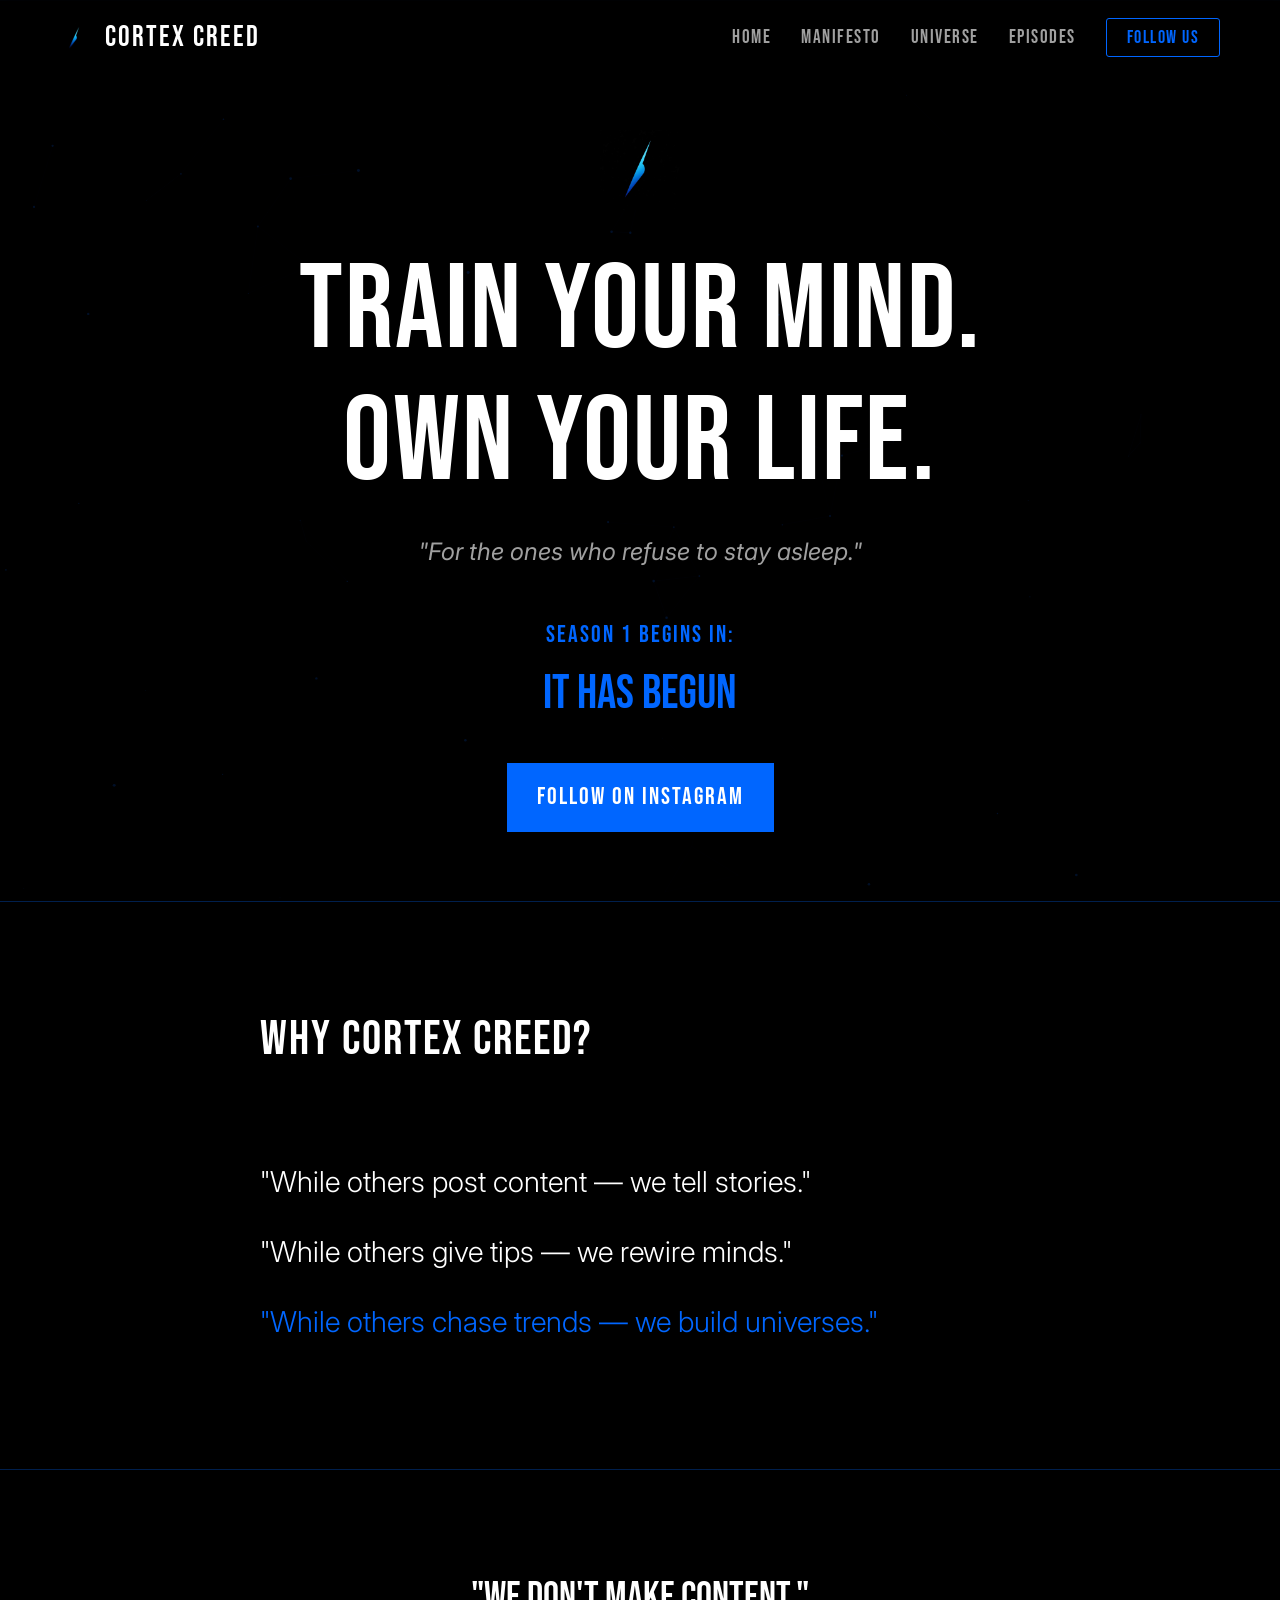
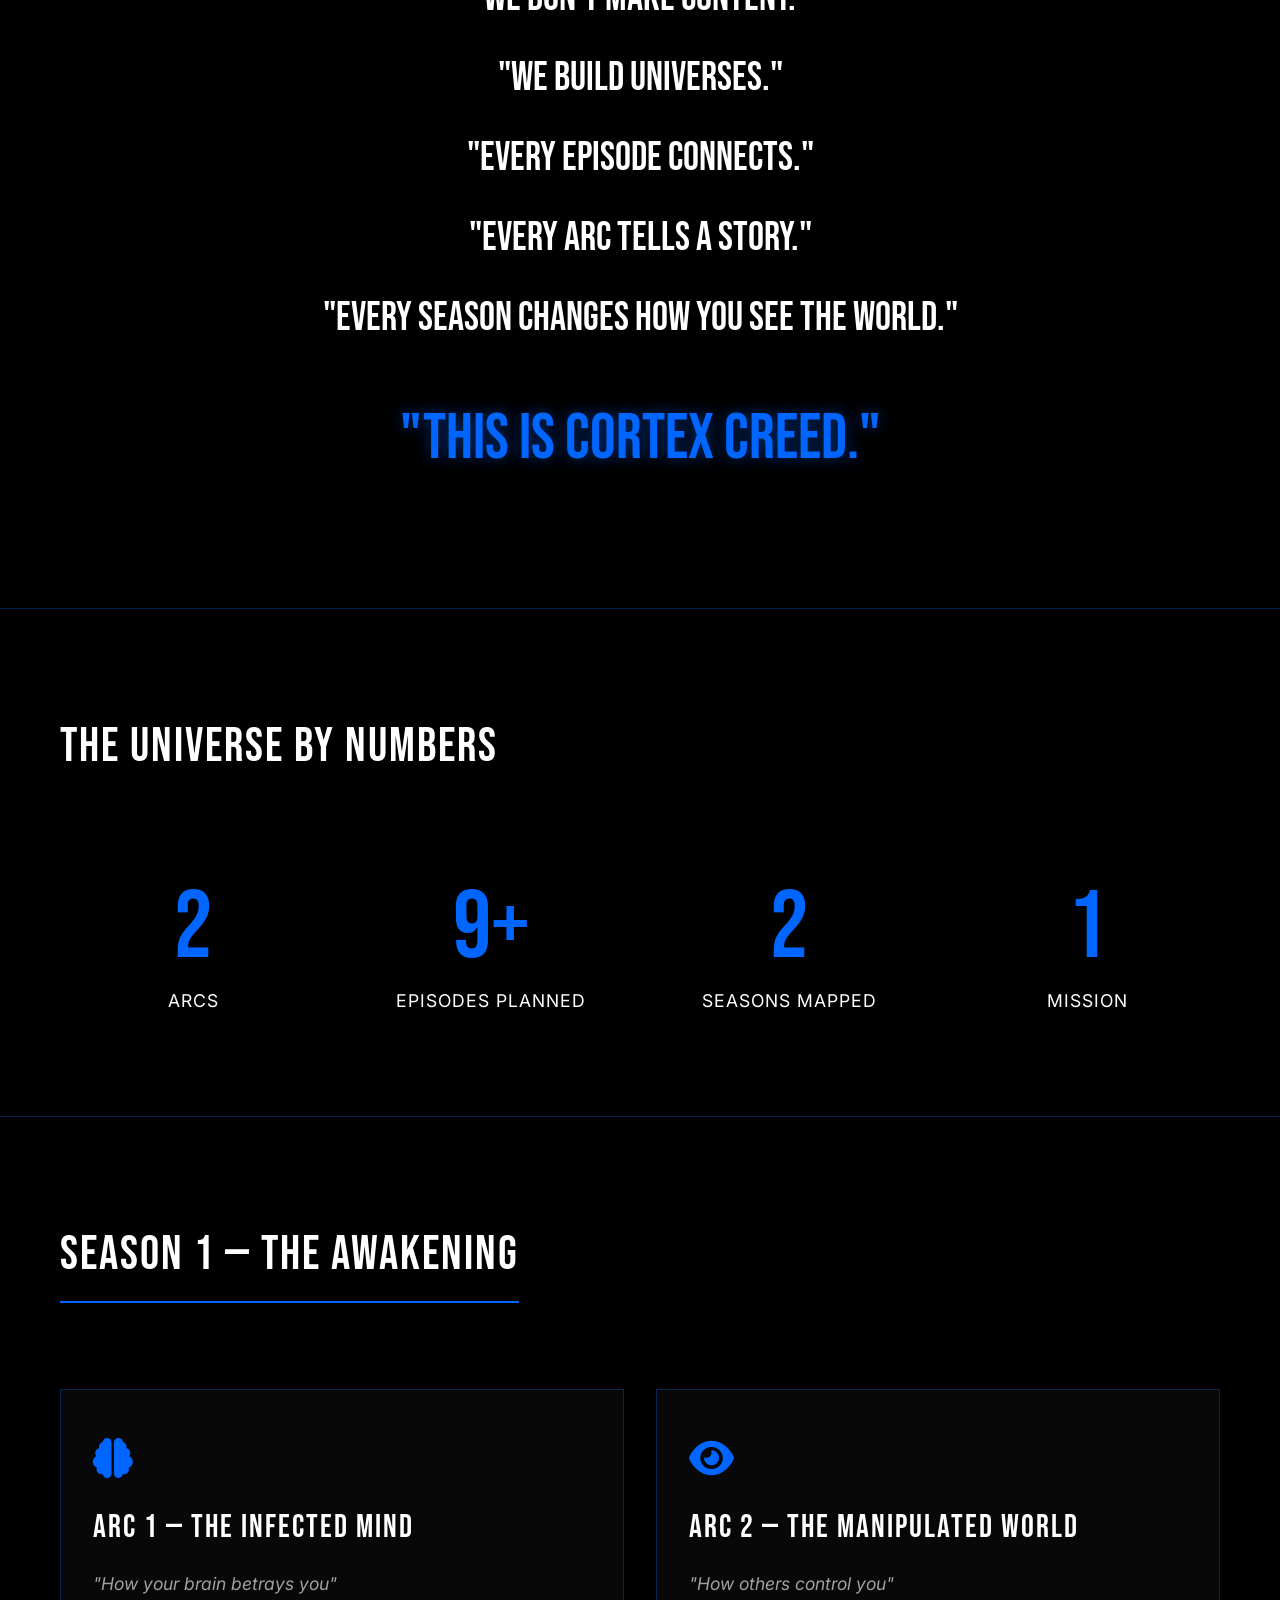
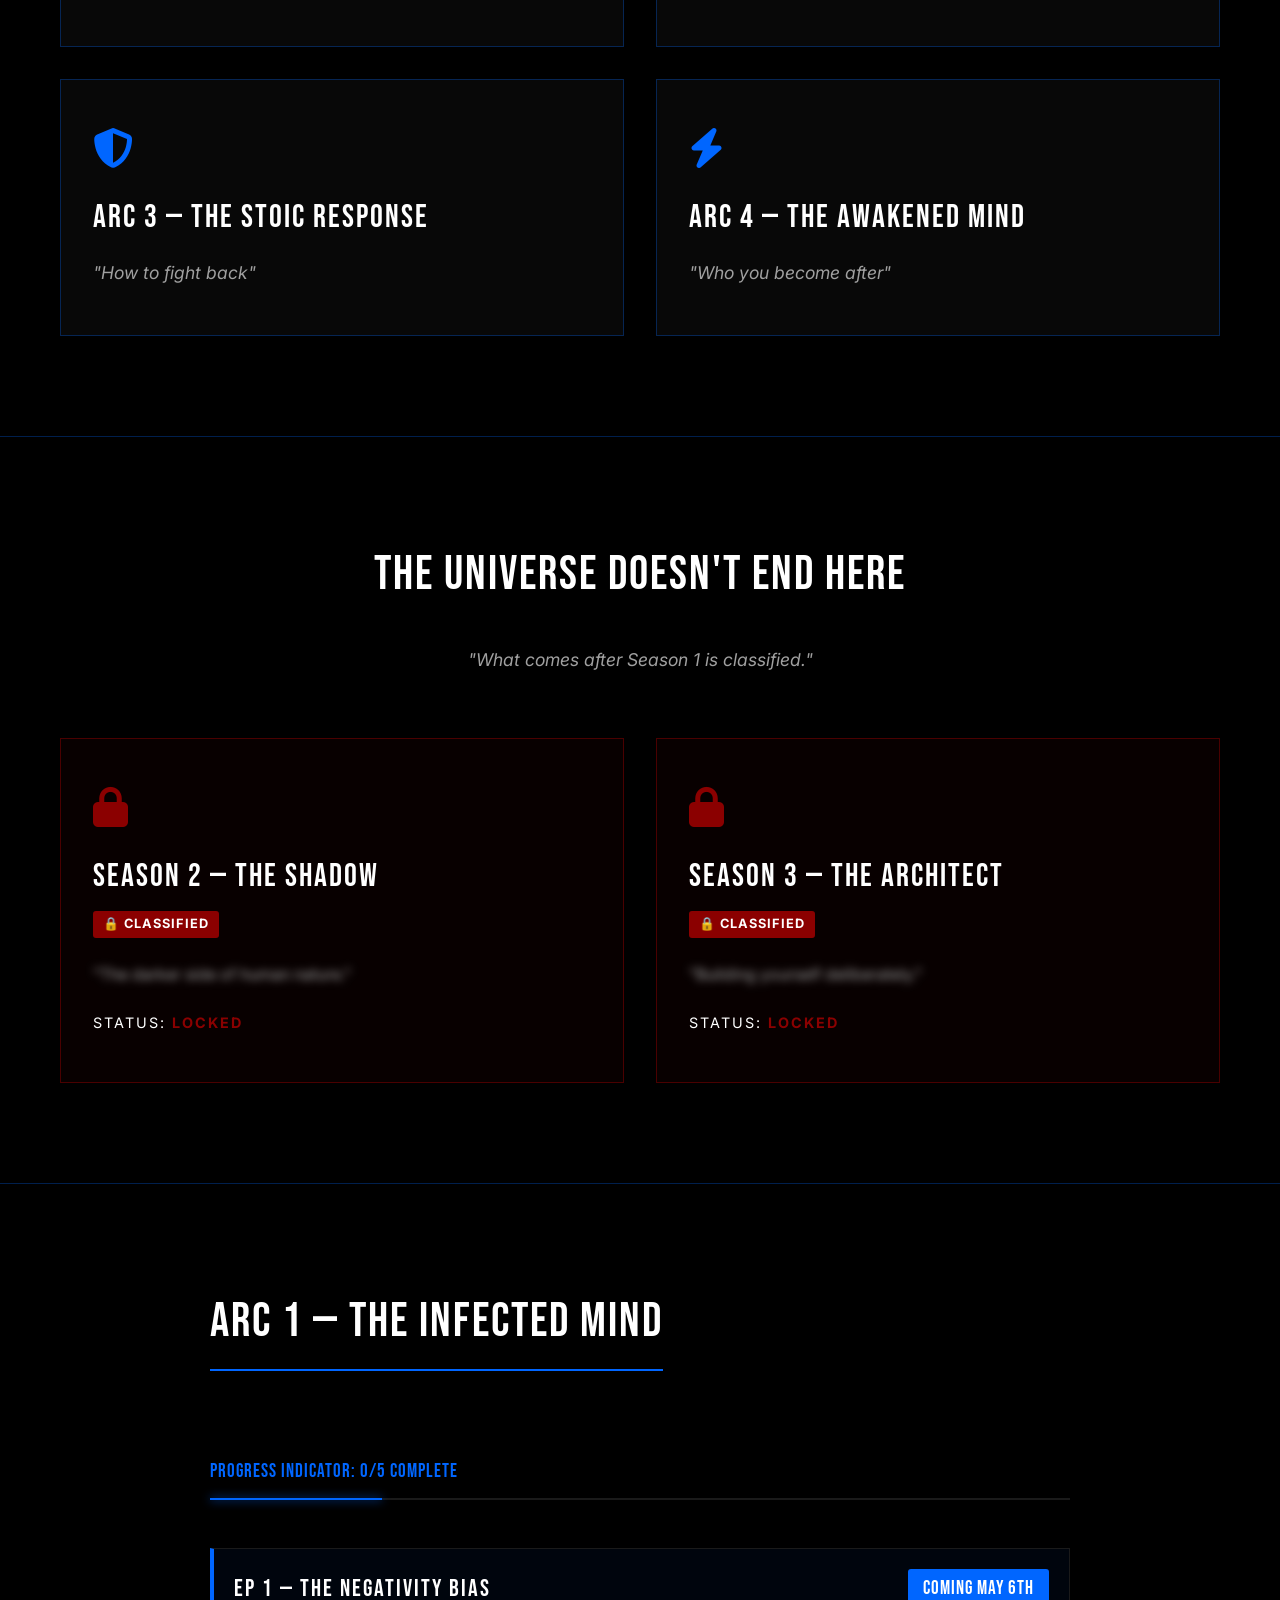
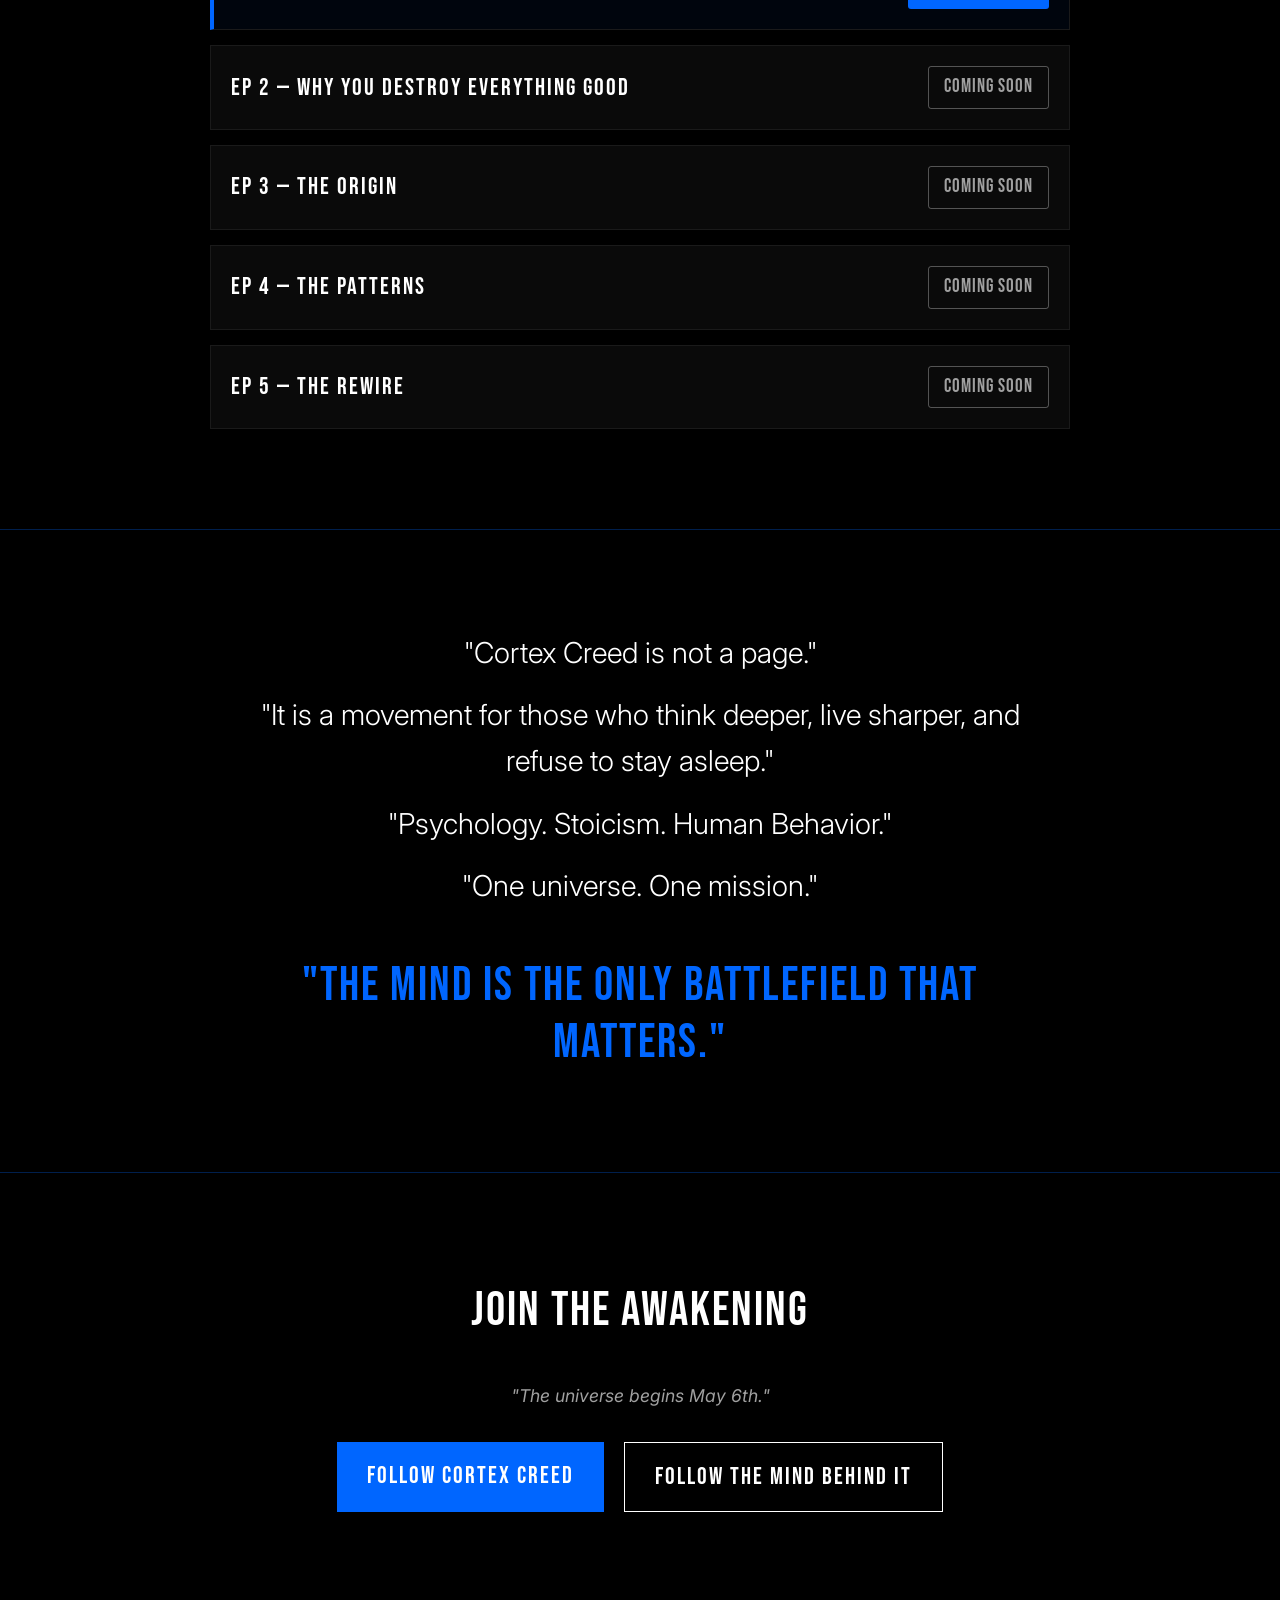
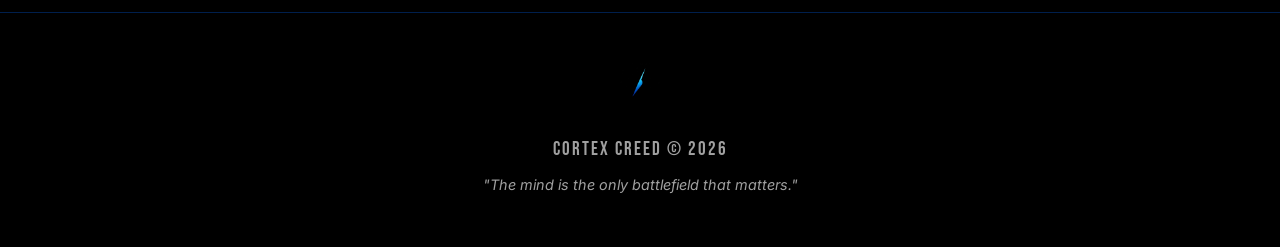
==== index.html @ 64d5037d "Initial commit for Cortex Creed v2" ====
<!DOCTYPE html>
<html lang="en">
<head>
    <meta charset="UTF-8">
    <meta name="viewport" content="width=device-width, initial-scale=1.0">
    <title>CORTEX CREED | Train your mind. Own your life.</title>
    <!-- Use LOGO for favicon description per instructions -->
    <link rel="icon" type="image/jpeg" href="assets/logo.jpg">
    <meta name="description" content="Cortex Creed is not a page. It is a movement for those who think deeper, live sharper, and refuse to stay asleep.">
    
    <!-- Google Fonts: Bebas Neue (Headers) & Inter (Body) -->
    <link rel="preconnect" href="https://fonts.googleapis.com">
    <link rel="preconnect" href="https://fonts.gstatic.com" crossorigin>
    <link href="https://fonts.googleapis.com/css2?family=Bebas+Neue&family=Inter:wght@300;400;500;600;700&display=swap" rel="stylesheet">
    
    <!-- FontAwesome -->
    <link rel="stylesheet" href="https://cdnjs.cloudflare.com/ajax/libs/font-awesome/6.4.0/css/all.min.css">
    
    <link rel="stylesheet" href="css/style.css">
</head>
<body>

    <!-- 1. LOADING SCREEN -->
    <div id="loading-screen" class="loading-screen">
        <div class="loading-content">
            <!-- Icon used per instructions -->
            <img src="assets/icon.jpg" alt="Cortex Creed Icon" class="main-icon">
            <h1 class="loading-text">CORTEX CREED</h1>
        </div>
    </div>

    <!-- NAVIGATION BAR -->
    <nav id="navbar" class="navbar">
        <div class="nav-container">
            <div class="nav-left">
                <!-- Icon used per instructions -->
                <img src="assets/icon.jpg" alt="Icon" class="nav-icon">
                <span class="nav-brand">CORTEX CREED</span>
            </div>
            
            <div class="hamburger" id="hamburger">
                <span></span>
                <span></span>
                <span></span>
            </div>

            <ul class="nav-links" id="nav-links">
                <li><a href="#hero" class="nav-item">Home</a></li>
                <li><a href="#manifesto" class="nav-item">Manifesto</a></li>
                <li><a href="#universe" class="nav-item">Universe</a></li>
                <li><a href="#episodes" class="nav-item">Episodes</a></li>
                <li><a href="#join" class="nav-item nav-cta btn-outline">Follow Us</a></li>
            </ul>
        </div>
    </nav>

    <div class="divider"></div>

    <!-- SECTION 1 — HERO -->
    <section id="hero" class="hero parallax-container">
        <canvas id="neural-net-bg"></canvas>
        
        <div class="hero-content reveal-on-scroll">
            <!-- Icon used per instructions -->
            <img src="assets/icon.jpg" alt="Cortex Creed Icon" class="hero-icon fade-in-element">
            
            <h1 class="hero-title">
                <span class="word-reveal">Train</span>
                <span class="word-reveal">your</span>
                <span class="word-reveal">mind.</span><br>
                <span class="word-reveal">Own</span>
                <span class="word-reveal">your</span>
                <span class="word-reveal">life.</span>
            </h1>
            
            <p class="hero-subtitle fade-in-element delay-1">"For the ones who refuse to stay asleep."</p>
            
            <div class="countdown fade-in-element delay-2">
                <p class="countdown-label">SEASON 1 BEGINS IN:</p>
                <div class="timer" id="timer">
                    <!-- Javascript injects timer here -->
                </div>
            </div>
            
            <a href="https://www.instagram.com/cortexcreed" target="_blank" class="btn btn-blue fade-in-element delay-3">FOLLOW ON INSTAGRAM</a>
        </div>
    </section>

    <div class="divider"></div>

    <!-- SECTION 2 — VALUE PROPOSITION -->
    <section id="value-prop" class="value-prop section-padding">
        <div class="container container-small">
            <h2 class="section-title reveal-on-scroll">WHY CORTEX CREED?</h2>
            <div class="value-statements">
                <p class="statement reveal-on-scroll delay-1">"While others post content — we tell stories."</p>
                <p class="statement reveal-on-scroll delay-2">"While others give tips — we rewire minds."</p>
                <p class="statement accent-blue bold reveal-on-scroll delay-3">"While others chase trends — we build universes."</p>
            </div>
        </div>
    </section>

    <div class="divider"></div>

    <!-- SECTION 3 — MANIFESTO -->
    <section id="manifesto" class="manifesto section-padding">
        <div class="container container-small text-center">
            <p class="manifesto-line reveal-on-scroll">"We don't make content."</p>
            <p class="manifesto-line reveal-on-scroll">"We build universes."</p>
            <p class="manifesto-line reveal-on-scroll">"Every episode connects."</p>
            <p class="manifesto-line reveal-on-scroll">"Every arc tells a story."</p>
            <p class="manifesto-line reveal-on-scroll">"Every season changes how you see the world."</p>
            <p class="manifesto-line accent-blue signature reveal-on-scroll delay-1">"This is Cortex Creed."</p>
        </div>
    </section>

    <div class="divider"></div>

    <!-- SECTION 4 — STATS -->
    <section id="stats" class="stats section-padding">
        <div class="container">
            <h2 class="section-title text-center reveal-on-scroll">THE UNIVERSE BY NUMBERS</h2>
            <div class="stats-grid">
                <div class="stat-item reveal-on-scroll delay-1">
                    <span class="stat-number" data-target="4">0</span>
                    <span class="stat-label">Arcs</span>
                </div>
                <div class="stat-item reveal-on-scroll delay-2">
                    <span class="stat-number" data-target="20">0</span><span class="plus-sign">+</span>
                    <span class="stat-label">Episodes Planned</span>
                </div>
                <div class="stat-item reveal-on-scroll delay-3">
                    <span class="stat-number" data-target="3">0</span>
                    <span class="stat-label">Seasons Mapped</span>
                </div>
                <div class="stat-item reveal-on-scroll delay-4">
                    <span class="stat-number" data-target="1">0</span>
                    <span class="stat-label">Mission</span>
                </div>
            </div>
        </div>
    </section>

    <div class="divider"></div>

    <!-- SECTION 5 — UNIVERSE -->
    <section id="universe" class="universe section-padding">
        <div class="container">
            <div class="section-header reveal-on-scroll">
                <h2 class="section-title has-underline">SEASON 1 — THE AWAKENING</h2>
            </div>
            
            <div class="arcs-grid">
                <div class="arc-card slide-in-left delay-1">
                    <i class="fa-solid fa-brain card-icon"></i>
                    <h3 class="arc-title glitch-hover" data-text="Arc 1 — The Infected Mind">Arc 1 — The <span class="glitch-word">Infected</span> Mind</h3>
                    <p class="arc-desc">"How your brain betrays you"</p>
                </div>
                
                <div class="arc-card slide-in-left delay-2">
                    <i class="fa-solid fa-eye card-icon"></i>
                    <h3 class="arc-title glitch-hover" data-text="Arc 2 — The Manipulated World">Arc 2 — The <span class="glitch-word">Manipulated</span> World</h3>
                    <p class="arc-desc">"How others control you"</p>
                </div>
                
                <div class="arc-card slide-in-right delay-1">
                    <i class="fa-solid fa-shield-halved card-icon"></i>
                    <h3 class="arc-title">Arc 3 — The Stoic Response</h3>
                    <p class="arc-desc">"How to fight back"</p>
                </div>
                
                <div class="arc-card slide-in-right delay-2">
                    <i class="fa-solid fa-bolt card-icon"></i>
                    <h3 class="arc-title glitch-hover" data-text="Arc 4 — The Awakened Mind">Arc 4 — The <span class="glitch-word">Awakened</span> Mind</h3>
                    <p class="arc-desc">"Who you become after"</p>
                </div>
            </div>
        </div>
    </section>

    <div class="divider"></div>

    <!-- SECTION 6 — LOCKED SEASONS -->
    <section id="locked" class="locked section-padding">
        <div class="container">
            <div class="text-center reveal-on-scroll">
                <h2 class="section-title">THE UNIVERSE DOESN'T END HERE</h2>
                <p class="section-subtitle">"What comes after Season 1 is classified."</p>
            </div>
            
            <div class="locked-grid">
                <div class="locked-card reveal-on-scroll delay-1">
                    <div class="locked-content">
                        <i class="fa-solid fa-lock lock-icon"></i>
                        <h3 class="locked-title">Season 2 — The Shadow</h3>
                        <span class="classified-badge">🔒 CLASSIFIED</span>
                        <p class="locked-desc blurred-text">"The darker side of human nature."</p>
                        <div class="status">STATUS: <span class="status-locked">LOCKED</span></div>
                    </div>
                </div>
                
                <div class="locked-card reveal-on-scroll delay-2">
                    <div class="locked-content">
                        <i class="fa-solid fa-lock lock-icon"></i>
                        <h3 class="locked-title">Season 3 — The Architect</h3>
                        <span class="classified-badge">🔒 CLASSIFIED</span>
                        <p class="locked-desc blurred-text">"Building yourself deliberately."</p>
                        <div class="status">STATUS: <span class="status-locked">LOCKED</span></div>
                    </div>
                </div>
            </div>
        </div>
    </section>

    <div class="divider"></div>

    <!-- SECTION 7 — EPISODE TRACKER -->
    <section id="episodes" class="episodes section-padding">
        <div class="container container-medium">
            <div class="section-header reveal-on-scroll">
                <h2 class="section-title has-underline">ARC 1 — THE INFECTED MIND</h2>
            </div>
            
            <div class="progress-container reveal-on-scroll delay-1">
                <div class="progress-text">Progress indicator: 0/5 COMPLETE</div>
                <div class="progress-bar-bg">
                    <div class="progress-bar-fill" style="width: 0%;"></div>
                </div>
            </div>
            
            <div class="episode-list">
                <div class="episode-row active-launch reveal-on-scroll delay-1">
                    <div class="ep-info">
                        <h4 class="ep-title">Ep 1 — The Negativity Bias</h4>
                    </div>
                    <div class="ep-status badge-launch pulse-blue">
                        COMING MAY 6TH
                    </div>
                </div>
                
                <div class="episode-row muted reveal-on-scroll delay-2">
                    <div class="ep-info">
                        <h4 class="ep-title">Ep 2 — Why You Destroy Everything Good</h4>
                    </div>
                    <div class="ep-status badge-soon">
                        COMING SOON
                    </div>
                </div>
                
                <div class="episode-row muted reveal-on-scroll delay-3">
                    <div class="ep-info">
                        <h4 class="ep-title">Ep 3 — The Origin</h4>
                    </div>
                    <div class="ep-status badge-soon">
                        COMING SOON
                    </div>
                </div>
                
                <div class="episode-row muted reveal-on-scroll delay-4">
                    <div class="ep-info">
                        <h4 class="ep-title">Ep 4 — The Patterns</h4>
                    </div>
                    <div class="ep-status badge-soon">
                        COMING SOON
                    </div>
                </div>
                
                <div class="episode-row muted reveal-on-scroll delay-5">
                    <div class="ep-info">
                        <h4 class="ep-title">Ep 5 — The Rewire</h4>
                    </div>
                    <div class="ep-status badge-soon">
                        COMING SOON
                    </div>
                </div>
            </div>
        </div>
    </section>

    <div class="divider"></div>

    <!-- SECTION 8 — ABOUT -->
    <section id="about" class="about section-padding">
        <div class="container container-small text-center">
            <p class="about-line reveal-on-scroll">"Cortex Creed is not a page."</p>
            <p class="about-line reveal-on-scroll">"It is a movement for those who think deeper, live sharper, and refuse to stay asleep."</p>
            <p class="about-line reveal-on-scroll">"Psychology. Stoicism. Human Behavior."</p>
            <p class="about-line reveal-on-scroll delay-1">"One universe. One mission."</p>
            <h2 class="about-closing accent-blue reveal-on-scroll delay-2">"The mind is the only battlefield that matters."</h2>
        </div>
    </section>

    <div class="divider"></div>

    <!-- SECTION 9 — JOIN THE AWAKENING -->
    <section id="join" class="join section-padding">
        <div class="container text-center reveal-on-scroll">
            <h2 class="section-title">JOIN THE AWAKENING</h2>
            <p class="section-subtitle mb-4">"The universe begins May 6th."</p>
            
            <div class="button-group">
                <a href="https://www.instagram.com/cortexcreed" target="_blank" class="btn btn-blue glow-hover">FOLLOW CORTEX CREED</a>
                <a href="https://www.instagram.com/pritam.reflects" target="_blank" class="btn btn-outline glow-hover">FOLLOW THE MIND BEHIND IT</a>
            </div>
        </div>
    </section>

    <!-- FOOTER -->
    <footer class="footer section-padding">
        <div class="container text-center">
            <!-- Icon used per instructions -->
            <img src="assets/icon.jpg" alt="Cortex Creed Icon" class="footer-icon">
            <p class="copyright">CORTEX CREED &copy; 2026</p>
            <p class="footer-motto italic">"The mind is the only battlefield that matters."</p>
        </div>
    </footer>

    <script src="js/script.js"></script>
</body>
</html>
---- css/style.css ----
/* css/style.css */

/* --- ROOT VARIABLES --- */
:root {
    --bg-color: #000000;
    --primary-accent: #0066FF;
    --text-primary: #FFFFFF;
    --text-muted: #A0A0A0;
    --classified-red: #8B0000;
    
    --font-heading: 'Bebas Neue', sans-serif;
    --font-body: 'Inter', sans-serif;
    
    --transition-smooth: 0.4s ease-out;
    --transition-fast: 0.2s ease-out;
}

/* --- GLOBAL RESETS --- */
* {
    margin: 0;
    padding: 0;
    box-sizing: border-box;
    scroll-behavior: smooth;
}

body {
    background-color: var(--bg-color);
    color: var(--text-primary);
    font-family: var(--font-body);
    overflow-x: hidden;
    line-height: 1.6;
}

h1, h2, h3, h4, h5, h6 {
    font-family: var(--font-heading);
    letter-spacing: 2px;
    font-weight: normal;
}

a {
    text-decoration: none;
    color: inherit;
}

ul {
    list-style: none;
}

.container {
    max-width: 1200px;
    margin: 0 auto;
    padding: 0 20px;
}
.container-small {
    max-width: 800px;
    margin: 0 auto;
    padding: 0 20px;
}
.container-medium {
    max-width: 900px;
    margin: 0 auto;
    padding: 0 20px;
}

.section-padding {
    padding: 100px 0;
}

.text-center {
    text-align: center;
}

.mb-4 {
    margin-bottom: 2rem;
}

.bold {
    font-weight: 700;
}

.italic {
    font-style: italic;
}

.accent-blue {
    color: var(--primary-accent);
}

.divider {
    width: 100%;
    height: 1px;
    background: rgba(0, 102, 255, 0.3);
}

/* --- TYPOGRAPHY & HEADERS --- */
.section-title {
    font-size: 3rem;
    margin-bottom: 2rem;
    text-transform: uppercase;
    position: relative;
    display: inline-block;
}

.has-underline::after {
    content: '';
    position: absolute;
    bottom: -10px;
    left: 0;
    width: 100%;
    height: 2px;
    background: var(--primary-accent);
}

.section-header {
    text-align: left;
    margin-bottom: 4rem;
}

.section-subtitle {
    font-family: var(--font-body);
    font-size: 1.1rem;
    color: var(--text-muted);
    font-style: italic;
}

/* --- BUTTONS --- */
.btn {
    display: inline-block;
    padding: 15px 30px;
    font-family: var(--font-heading);
    font-size: 1.5rem;
    letter-spacing: 2px;
    text-transform: uppercase;
    transition: var(--transition-fast);
    cursor: pointer;
    border: none;
}

.btn-blue {
    background-color: var(--primary-accent);
    color: var(--text-primary);
}

.btn-blue:hover, .glow-hover:hover {
    box-shadow: 0 0 20px var(--primary-accent);
    transform: translateY(-2px);
}

.btn-outline {
    background: transparent;
    border: 1px solid var(--text-primary);
    color: var(--text-primary);
}

.btn-outline:hover {
    background: var(--text-primary);
    color: var(--bg-color);
}

/* --- 1. LOADING SCREEN --- */
.loading-screen {
    position: fixed;
    top: 0;
    left: 0;
    width: 100%;
    height: 100%;
    background: var(--bg-color);
    z-index: 9999;
    display: flex;
    justify-content: center;
    align-items: center;
    transition: opacity 0.8s ease;
}

.loading-content {
    text-align: center;
}

.main-icon {
    width: 150px;
    height: 150px;
    opacity: 0;
    animation: fadeInIcon 0.8s forwards 0.3s;
}

.loading-text {
    font-size: 3rem;
    margin-top: 1.5rem;
    opacity: 0;
    animation: fadeInIcon 0.8s forwards 0.8s;
}

@keyframes fadeInIcon {
    to { opacity: 1; }
}

@keyframes pulse {
    0% { transform: scale(1); box-shadow: 0 0 0 rgba(0, 102, 255, 0); }
    50% { transform: scale(1.05); box-shadow: 0 0 30px rgba(0, 102, 255, 0.5); }
    100% { transform: scale(1); box-shadow: 0 0 0 rgba(0, 102, 255, 0); }
}

/* --- NAVIGATION --- */
.navbar {
    position: fixed;
    top: 0;
    width: 100%;
    background: rgba(0, 0, 0, 0.9);
    backdrop-filter: blur(10px);
    z-index: 1000;
    transition: var(--transition-smooth);
    border-bottom: 1px solid transparent;
}

.navbar.scrolled {
    border-bottom: 1px solid rgba(0, 102, 255, 0.5);
}

.nav-container {
    max-width: 1200px;
    margin: 0 auto;
    padding: 15px 20px;
    display: flex;
    justify-content: space-between;
    align-items: center;
}

.nav-left {
    display: flex;
    align-items: center;
    gap: 15px;
}

.nav-icon {
    width: 30px;
    height: 30px;
}

.nav-brand {
    font-family: var(--font-heading);
    font-size: 1.8rem;
    letter-spacing: 2px;
}

.nav-links {
    display: flex;
    gap: 30px;
    align-items: center;
}

.nav-item {
    font-family: var(--font-heading);
    font-size: 1.2rem;
    letter-spacing: 1.5px;
    text-transform: uppercase;
    transition: var(--transition-fast);
    color: var(--text-muted);
}

.nav-item:hover {
    color: var(--primary-accent);
}

.nav-cta {
    border: 1px solid var(--primary-accent);
    color: var(--primary-accent);
    padding: 8px 20px;
    border-radius: 3px;
    font-size: 1.1rem;
}

.nav-cta:hover {
    background: var(--primary-accent);
    color: var(--text-primary);
    box-shadow: 0 0 15px rgba(0, 102, 255, 0.4);
}

.hamburger {
    display: none;
    cursor: pointer;
    flex-direction: column;
    gap: 5px;
}

.hamburger span {
    display: block;
    width: 25px;
    height: 2px;
    background: var(--text-primary);
    transition: var(--transition-fast);
}

/* --- HERO SECTION --- */
.hero {
    min-height: 100vh;
    padding-top: 120px;
    padding-bottom: 60px;
    box-sizing: border-box;
    display: flex;
    align-items: center;
    justify-content: center;
    text-align: center;
    position: relative;
    overflow: hidden;
}

#neural-net-bg {
    position: absolute;
    top: 0;
    left: 0;
    width: 100%;
    height: 100%;
    z-index: -1;
    opacity: 0.3;
}

.hero-content {
    z-index: 1;
    padding: 0 20px;
}

.hero-icon {
    width: clamp(50px, 10vh, 80px);
    height: clamp(50px, 10vh, 80px);
    margin-bottom: clamp(1rem, 3vh, 2rem);
}

.hero-title {
    font-size: clamp(3rem, 8vw + 5vh, 7.5rem);
    line-height: 1.1;
    margin-bottom: clamp(1rem, 3vh, 1.5rem);
}

.word-reveal {
    display: inline-block;
    opacity: 0;
    transform: translateY(20px);
    transition: opacity 0.8s ease-out, transform 0.8s ease-out;
}

.word-reveal.visible {
    opacity: 1;
    transform: translateY(0);
}

.hero-subtitle {
    font-size: clamp(1.2rem, 3vh, 1.5rem);
    font-style: italic;
    color: var(--text-muted);
    margin-bottom: clamp(2rem, 5vh, 4rem);
}

.countdown {
    margin-bottom: clamp(2rem, 5vh, 4rem);
}

.countdown-label {
    font-family: var(--font-heading);
    font-size: 1.5rem;
    letter-spacing: 2px;
    color: var(--primary-accent);
    margin-bottom: 1rem;
}

.timer {
    display: flex;
    justify-content: center;
    gap: 1.5rem;
    font-family: var(--font-heading);
}

.time-box {
    display: flex;
    flex-direction: column;
    align-items: center;
}

.time-val {
    font-size: clamp(2rem, 6vh, 3rem);
    line-height: 1;
}

.time-label {
    font-family: var(--font-body);
    font-size: 0.8rem;
    color: var(--text-muted);
    letter-spacing: 1px;
    text-transform: uppercase;
}

/* --- VALUE PROPOSITION --- */
.value-statements {
    margin-top: 3rem;
}

.statement {
    font-size: 1.8rem;
    margin-bottom: 1.5rem;
    font-weight: 300;
}

/* --- MANIFESTO --- */
.manifesto-line {
    font-size: 2.5rem;
    font-family: var(--font-heading);
    line-height: 1.4;
    margin-bottom: 1.5rem;
}

.manifesto-line.signature {
    font-size: 4rem;
    margin-top: 3rem;
    text-shadow: 0 0 15px rgba(0, 102, 255, 0.5);
}

/* --- STATS SECTION --- */
.stats-grid {
    display: grid;
    grid-template-columns: repeat(4, 1fr);
    gap: 2rem;
    margin-top: 4rem;
}

.stat-item {
    text-align: center;
}

.stat-number, .plus-sign {
    font-family: var(--font-heading);
    font-size: 6rem;
    color: var(--primary-accent);
    line-height: 1;
    display: inline-block;
}

.stat-label {
    display: block;
    font-size: 1.1rem;
    text-transform: uppercase;
    letter-spacing: 1px;
    margin-top: 10px;
}

/* --- UNIVERSE SECTION --- */
.arcs-grid {
    display: grid;
    grid-template-columns: repeat(2, 1fr);
    gap: 2rem;
}

.arc-card {
    background: rgba(10, 10, 10, 0.8);
    border: 1px solid rgba(0, 102, 255, 0.3);
    padding: 3rem 2rem;
    position: relative;
    overflow: hidden;
    transition: var(--transition-smooth);
}

.arc-card:hover {
    border-color: var(--primary-accent);
    box-shadow: 0 0 20px rgba(0, 102, 255, 0.2);
    transform: translateY(-5px);
}

.card-icon {
    font-size: 2.5rem;
    color: var(--primary-accent);
    margin-bottom: 1.5rem;
}

.arc-title {
    font-size: 2rem;
    margin-bottom: 1rem;
}

.arc-desc {
    color: var(--text-muted);
    font-size: 1.1rem;
    font-style: italic;
}

/* --- LOCKED SEASONS --- */
.locked-grid {
    display: grid;
    grid-template-columns: repeat(2, 1fr);
    gap: 2rem;
    margin-top: 4rem;
}

.locked-card {
    background: rgba(10, 0, 0, 0.8);
    border: 1px solid rgba(139, 0, 0, 0.5);
    padding: 3rem 2rem;
    position: relative;
    overflow: hidden;
    transition: var(--transition-smooth);
}

.locked-card:hover {
    border-color: var(--classified-red);
    box-shadow: 0 0 20px rgba(139, 0, 0, 0.3);
}

.lock-icon {
    font-size: 2.5rem;
    color: var(--classified-red);
    margin-bottom: 1.5rem;
}

.locked-title {
    font-size: 2rem;
    margin-bottom: 0.5rem;
}

.classified-badge {
    display: inline-block;
    background: var(--classified-red);
    color: white;
    padding: 3px 10px;
    font-size: 0.8rem;
    font-weight: bold;
    letter-spacing: 1px;
    border-radius: 3px;
    margin-bottom: 1.5rem;
}

.blurred-text {
    filter: blur(4px);
    color: var(--text-muted);
    user-select: none;
    margin-bottom: 1.5rem;
}

.status {
    font-size: 0.9rem;
    letter-spacing: 2px;
}

.status-locked {
    color: var(--classified-red);
    font-weight: bold;
}

/* --- EPISODE TRACKER --- */
.progress-container {
    margin-bottom: 3rem;
}

.progress-text {
    font-family: var(--font-heading);
    font-size: 1.2rem;
    letter-spacing: 1px;
    margin-bottom: 10px;
    color: var(--primary-accent);
}

.progress-bar-bg {
    width: 100%;
    height: 2px;
    background: rgba(255, 255, 255, 0.1);
}

.progress-bar-fill {
    height: 100%;
    background: var(--primary-accent);
    box-shadow: 0 0 10px var(--primary-accent);
    transition: width 1s ease-out;
}

.episode-list {
    display: flex;
    flex-direction: column;
    gap: 15px;
}

.episode-row {
    display: flex;
    justify-content: space-between;
    align-items: center;
    padding: 20px;
    background: #0a0a0a;
    border: 1px solid #1a1a1a;
    transition: var(--transition-smooth);
}

.episode-row.active-launch {
    border-left: 4px solid var(--primary-accent);
    background: rgba(0, 102, 255, 0.05);
}

.episode-row.muted {
    opacity: 0.6;
}

.ep-title {
    font-size: 1.5rem;
}

.ep-status {
    font-family: var(--font-heading);
    font-size: 1.2rem;
    padding: 5px 15px;
    border-radius: 3px;
    letter-spacing: 1px;
}

.badge-launch {
    background: var(--primary-accent);
    color: white;
}

.pulse-blue {
    animation: pulseBadge 2s infinite;
}

@keyframes pulseBadge {
    0% { box-shadow: 0 0 0 0 rgba(0, 102, 255, 0.7); }
    70% { box-shadow: 0 0 0 10px rgba(0, 102, 255, 0); }
    100% { box-shadow: 0 0 0 0 rgba(0, 102, 255, 0); }
}

.badge-soon {
    border: 1px solid rgba(255, 255, 255, 0.3);
    color: var(--text-muted);
}

/* --- ABOUT SECTION --- */
.about-line {
    font-size: 1.8rem;
    margin-bottom: 1rem;
    font-weight: 300;
}

.about-closing {
    font-size: 3rem;
    margin-top: 3rem;
    line-height: 1.2;
}

/* --- JOIN SECTION --- */
.button-group {
    display: flex;
    gap: 20px;
    justify-content: center;
    flex-wrap: wrap;
}

/* --- FOOTER --- */
.footer {
    border-top: 1px solid rgba(0, 102, 255, 0.3);
    padding: 50px 0;
}

.footer-icon {
    width: 40px;
    height: 40px;
    margin-bottom: 1.5rem;
}

.copyright {
    font-family: var(--font-heading);
    font-size: 1.2rem;
    letter-spacing: 2px;
    margin-bottom: 0.5rem;
    color: var(--text-muted);
}

.footer-motto {
    color: var(--text-muted);
    font-size: 0.9rem;
}


/* --- ANIMATION CLASSES & Glitch --- */
.fade-in-element {
    opacity: 0;
    transform: translateY(20px);
    transition: opacity 0.8s ease-out, transform 0.8s ease-out;
}

.fade-in-element.visible {
    opacity: 1;
    transform: translateY(0);
}

.slide-in-left {
    opacity: 0;
    transform: translateX(-50px);
    transition: opacity 0.8s ease-out, transform 0.8s ease-out;
}

.slide-in-right {
    opacity: 0;
    transform: translateX(50px);
    transition: opacity 0.8s ease-out, transform 0.8s ease-out;
}

.slide-in-left.visible, .slide-in-right.visible {
    opacity: 1;
    transform: translateX(0);
}

.reveal-on-scroll {
    opacity: 0;
    transform: translateY(30px);
    transition: opacity 0.8s ease-out, transform 0.8s ease-out;
}

.reveal-on-scroll.visible {
    opacity: 1;
    transform: translateY(0);
}

.delay-1 { transition-delay: 0.2s; }
.delay-2 { transition-delay: 0.4s; }
.delay-3 { transition-delay: 0.6s; }
.delay-4 { transition-delay: 0.8s; }
.delay-5 { transition-delay: 1.0s; }


/* Glitch Effect Styles */
.glitch-hover:hover .glitch-word {
    position: relative;
    display: inline-block;
    animation: glitch-anim-1 0.2s linear infinite alternate-reverse;
}

@keyframes glitch-anim-1 {
    0% { transform: skewX(10deg); color: #8B0000; text-shadow: 2px 0 var(--primary-accent), -2px 0 #fff; }
    50% { transform: skewX(-15deg); color: #fff; text-shadow: none; }
    100% { transform: skewX(5deg); color: var(--primary-accent); text-shadow: -2px 0 red, 2px 0 #fff; }
}

.glitch-overlay {
    position: fixed;
    top: 0;
    left: 0;
    width: 100vw;
    height: 100vh;
    background: transparent;
    pointer-events: none;
    z-index: 9998;
    display: none;
}

.glitch-active {
    display: block;
    background: url('data:image/svg+xml;utf8,<svg xmlns="http://www.w3.org/2000/svg" width="100" height="100"><rect width="100" height="100" fill="rgba(0,0,0,0.1)"/><line x1="0" y1="20" x2="100" y2="20" stroke="rgba(0,102,255,0.2)" stroke-width="1"/><line x1="0" y1="60" x2="100" y2="60" stroke="rgba(139,0,0,0.2)" stroke-width="2"/></svg>');
    animation: scanlines 0.5s linear infinite;
}

@keyframes scanlines {
    0% { background-position: 0 0; }
    100% { background-position: 0 100px; }
}

/* --- RESPONSIVE MEDIA QUERIES --- */
@media (max-width: 992px) {
    .stats-grid {
        grid-template-columns: repeat(2, 1fr);
    }
}

@media (max-width: 768px) {
    .hero-subtitle { font-size: 1.2rem; }
    .manifesto-line { font-size: 2rem; }
    .manifesto-line.signature { font-size: 3rem; }
    .section-title { font-size: 2.5rem; }
    .arcs-grid, .locked-grid { grid-template-columns: 1fr; }
    .time-val { font-size: 2rem; }
    
    .nav-links {
        position: fixed;
        right: -100%;
        top: 60px;
        flex-direction: column;
        background: rgba(0, 0, 0, 0.95);
        width: 100%;
        height: 100vh;
        text-align: center;
        padding-top: 50px;
        transition: var(--transition-smooth);
    }
    
    .nav-links.active {
        right: 0;
    }
    
    .nav-item {
        font-size: 1.5rem;
    }
    
    .nav-cta {
        margin-top: 20px;
        font-size: 1.5rem;
        padding: 12px 30px;
    }
    
    .hamburger {
        display: flex;
    }
    
    .hamburger.active span:nth-child(1) { transform: translateY(7px) rotate(45deg); }
    .hamburger.active span:nth-child(2) { opacity: 0; }
    .hamburger.active span:nth-child(3) { transform: translateY(-7px) rotate(-45deg); }
    
    .episode-row { flex-direction: column; gap: 10px; align-items: flex-start; }
}

@media (max-width: 480px) {
    .btn { width: 100%; text-align: center; }
    .stats-grid { grid-template-columns: 1fr; }
    .timer { gap: 1rem; }
}
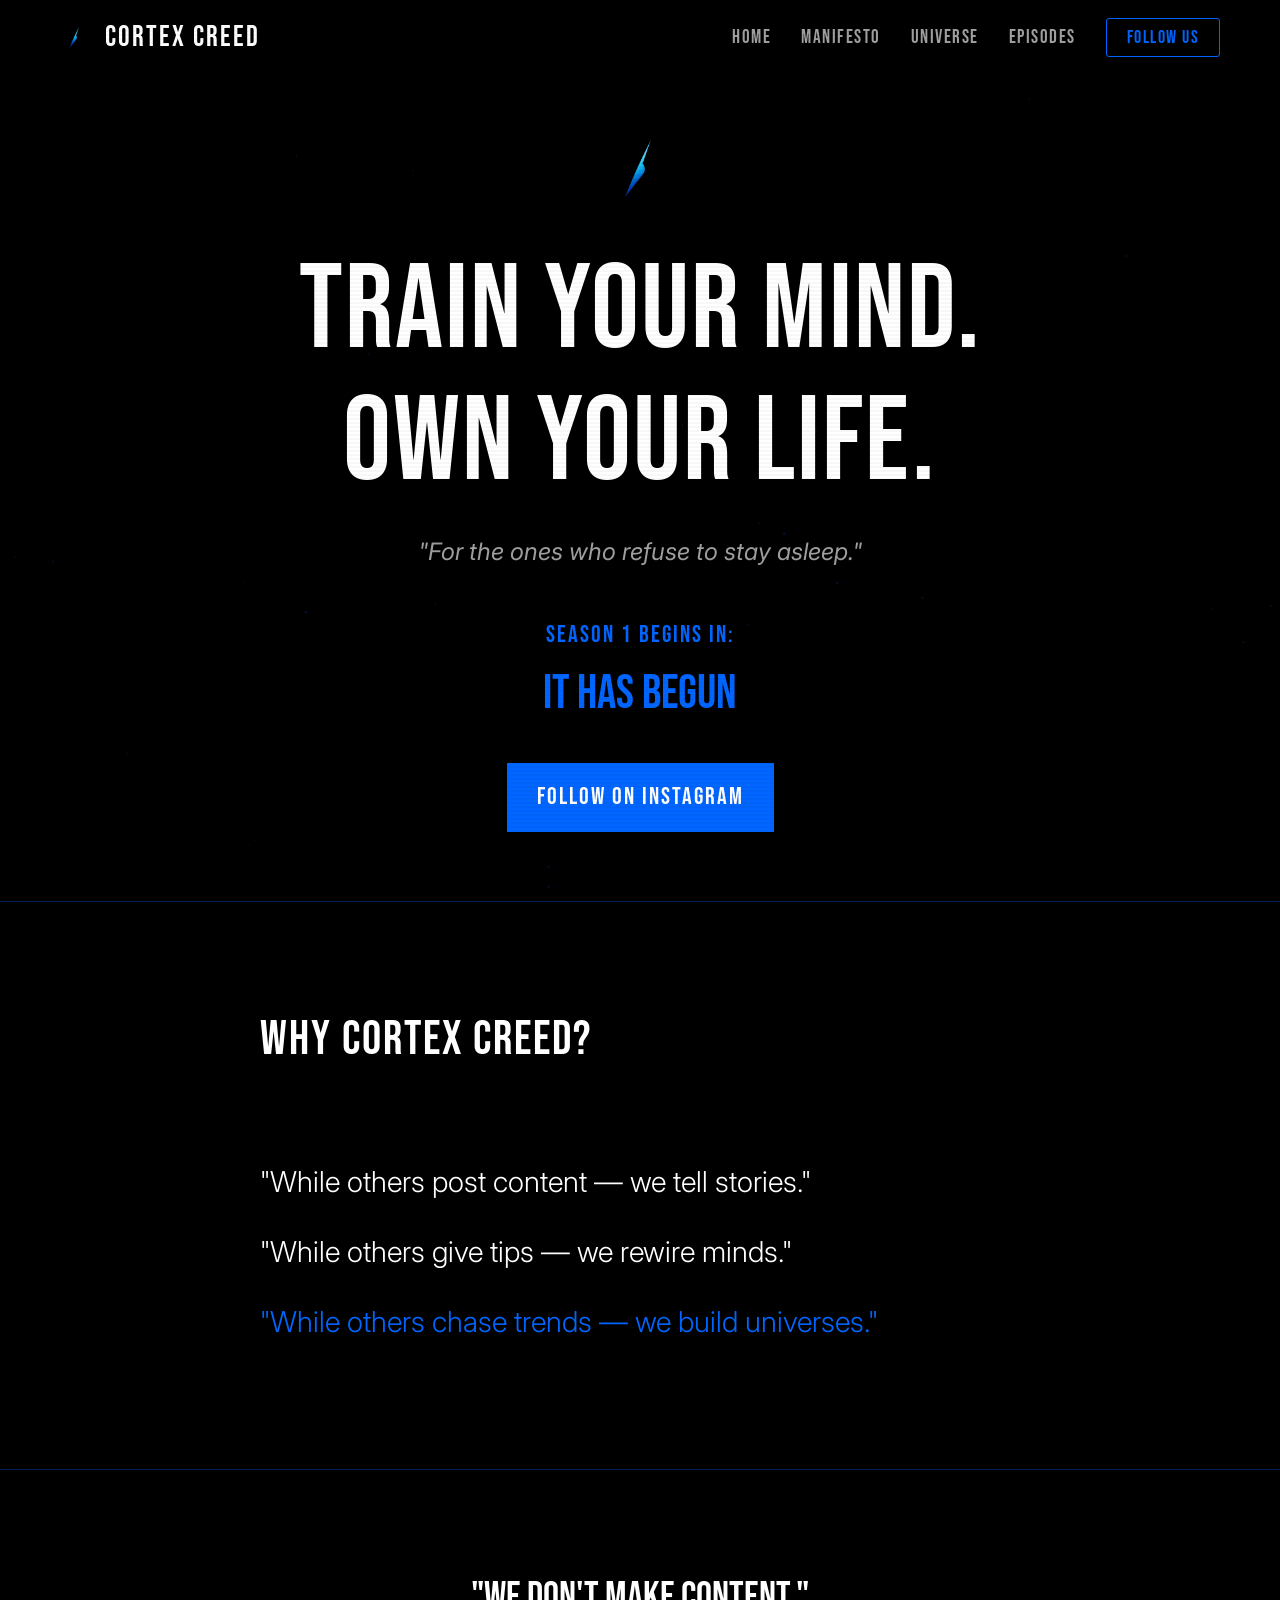
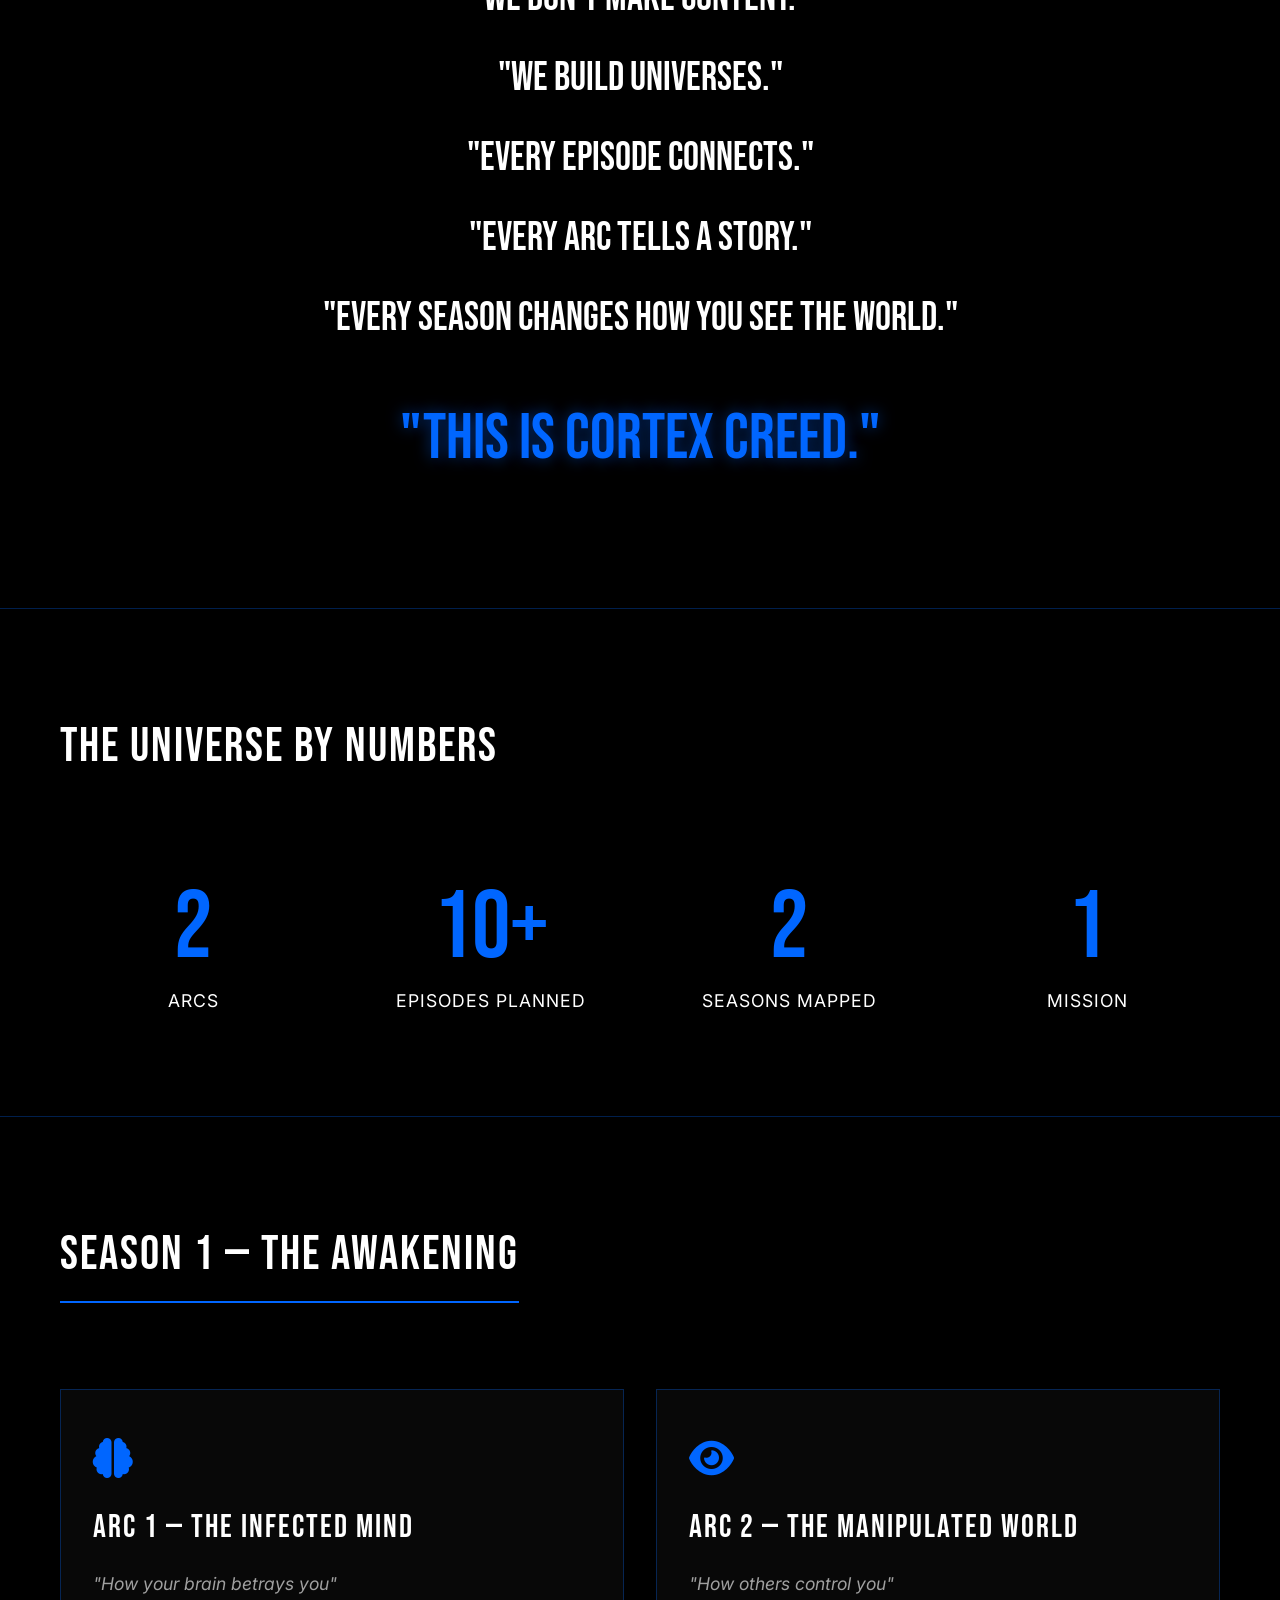
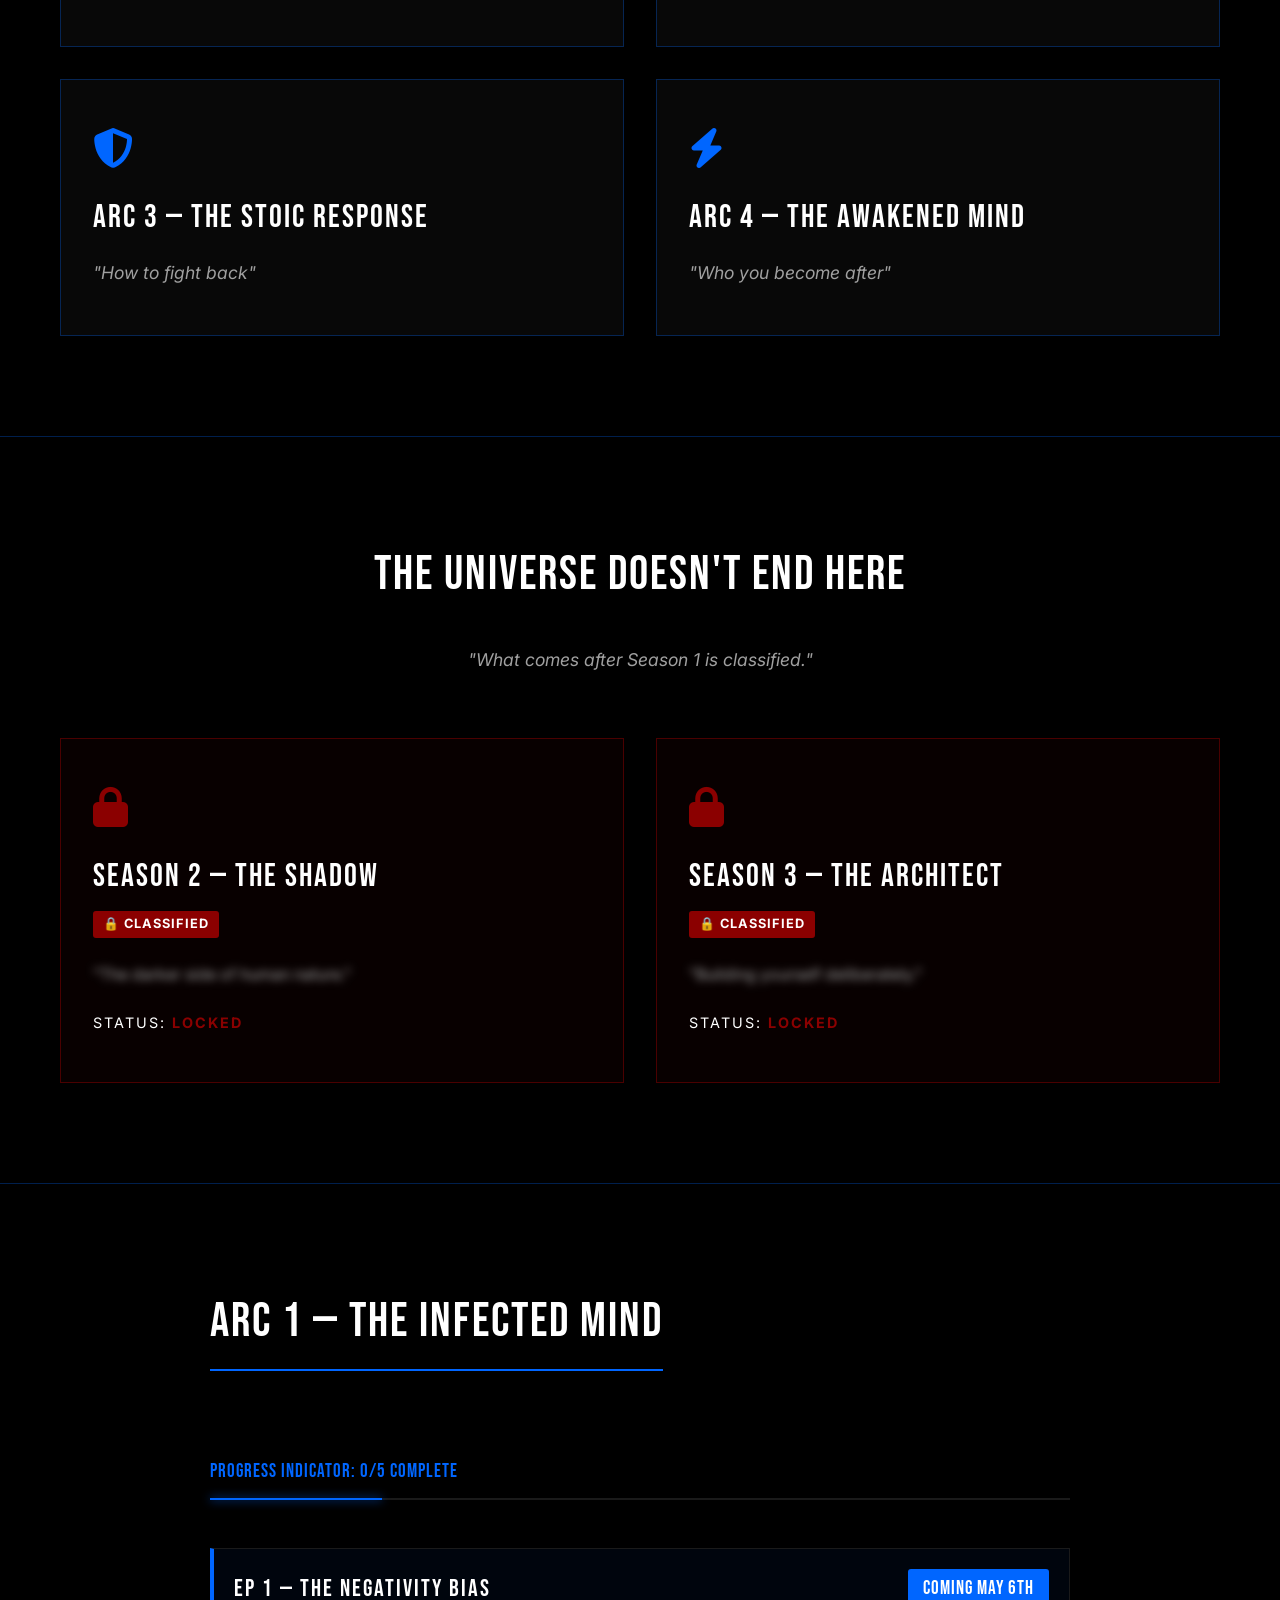
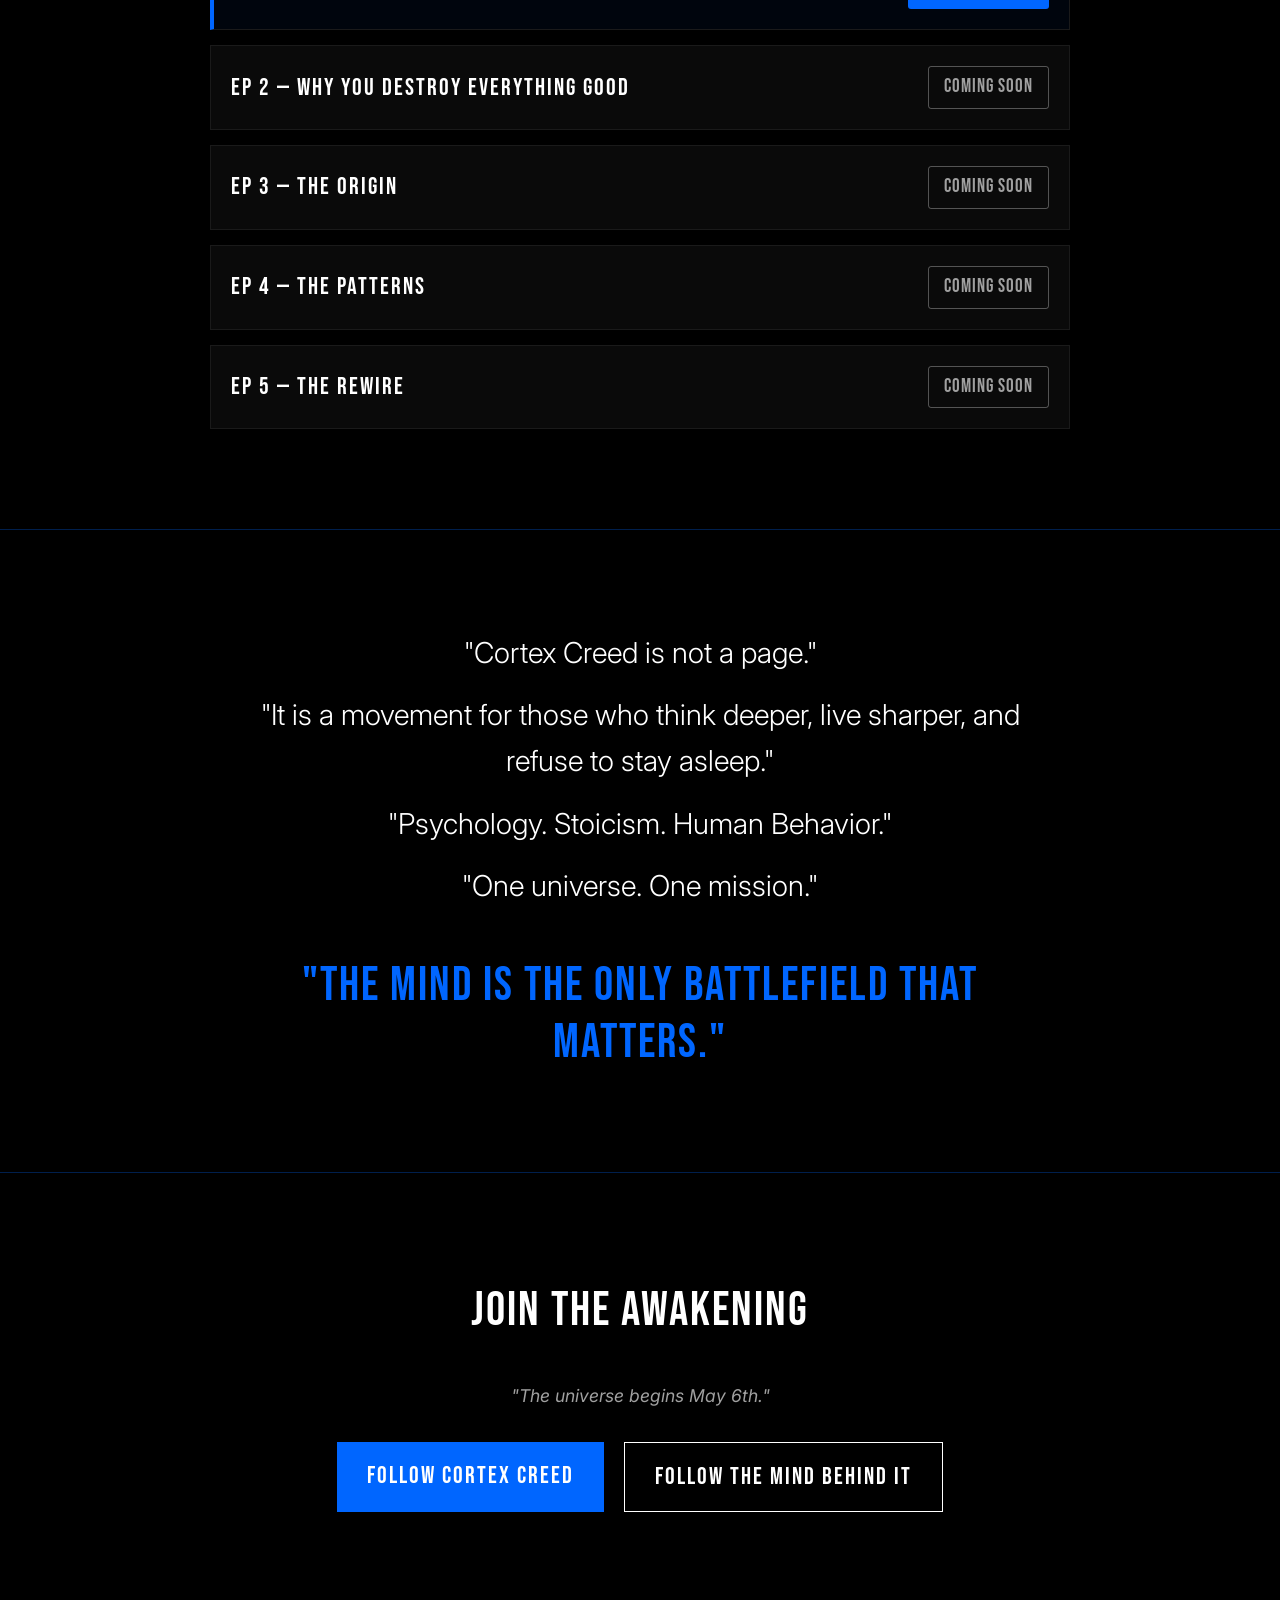
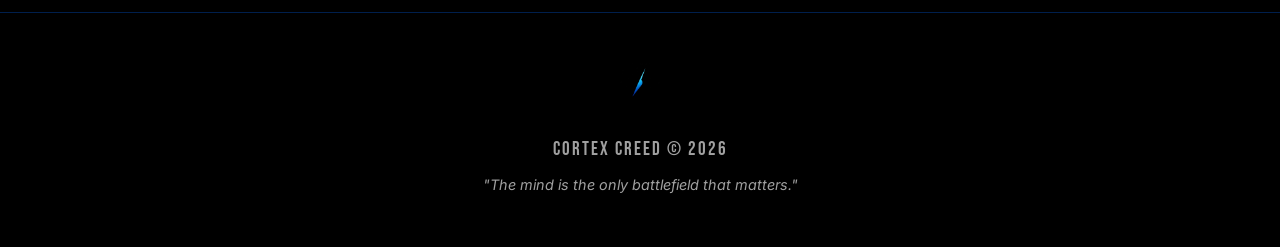
==== commit 85c1cd69: "Update meta tags, add loading screen and scanlines" ====
--- a/index.html
+++ b/index.html
@@ -4,9 +4,15 @@
     <meta charset="UTF-8">
     <meta name="viewport" content="width=device-width, initial-scale=1.0">
     <title>CORTEX CREED | Train your mind. Own your life.</title>
-    <!-- Use LOGO for favicon description per instructions -->
-    <link rel="icon" type="image/jpeg" href="assets/logo.jpg">
+    <!-- Use ICON for favicon per instructions (blue slash icon) -->
+    <link rel="icon" type="image/jpeg" href="assets/icon.jpg">
     <meta name="description" content="Cortex Creed is not a page. It is a movement for those who think deeper, live sharper, and refuse to stay asleep.">
+    
+    <!-- OG Meta Tags -->
+    <meta property="og:title" content="Cortex Creed — Train Your Mind. Own Your Life.">
+    <meta property="og:description" content="For the ones who refuse to stay asleep. Season 1 begins May 6th.">
+    <meta property="og:image" content="assets/icon.jpg">
+    <meta property="og:type" content="website">
     
     <!-- Google Fonts: Bebas Neue (Headers) & Inter (Body) -->
     <link rel="preconnect" href="https://fonts.googleapis.com">
@@ -20,12 +26,14 @@
 </head>
 <body>
 
+    <!-- SCANLINE OVERLAY -->
+    <div class="scanlines"></div>
+
+
     <!-- 1. LOADING SCREEN -->
     <div id="loading-screen" class="loading-screen">
         <div class="loading-content">
-            <!-- Icon used per instructions -->
-            <img src="assets/icon.jpg" alt="Cortex Creed Icon" class="main-icon">
-            <h1 class="loading-text">CORTEX CREED</h1>
+            <h2 id="loading-text" class="loading-typewriter"></h2>
         </div>
     </div>
 
--- a/css/style.css
+++ b/css/style.css
@@ -165,34 +165,48 @@
     width: 100%;
     height: 100%;
     background: var(--bg-color);
-    z-index: 9999;
+    z-index: 10000;
     display: flex;
     justify-content: center;
     align-items: center;
-    transition: opacity 0.8s ease;
+    transition: opacity 0.5s ease;
 }
 
 .loading-content {
-    text-align: center;
-}
-
-.main-icon {
-    width: 150px;
-    height: 150px;
-    opacity: 0;
-    animation: fadeInIcon 0.8s forwards 0.3s;
-}
-
-.loading-text {
-    font-size: 3rem;
-    margin-top: 1.5rem;
-    opacity: 0;
-    animation: fadeInIcon 0.8s forwards 0.8s;
-}
-
-@keyframes fadeInIcon {
-    to { opacity: 1; }
-}
+    text-align: left;
+    width: 80%;
+    max-width: 600px;
+}
+
+.loading-typewriter {
+    font-family: monospace;
+    font-size: clamp(1.2rem, 3vw, 2rem);
+    color: var(--text-primary);
+    white-space: pre-wrap;
+    border-right: 2px solid var(--primary-accent);
+    padding-right: 5px;
+    animation: blinkCursor 0.8s step-end infinite;
+}
+
+@keyframes blinkCursor {
+    50% { border-color: transparent; }
+}
+
+/* --- SCANLINE OVERLAY --- */
+.scanlines {
+    position: fixed;
+    top: 0;
+    left: 0;
+    width: 100vw;
+    height: 100vh;
+    background: linear-gradient(to bottom, rgba(255,255,255,0), rgba(255,255,255,0) 50%, rgba(0,0,0,0.1) 50%, rgba(0,0,0,0.1));
+    background-size: 100% 4px;
+    z-index: 9998;
+    pointer-events: none;
+    opacity: 0.3;
+}
+
+
 
 @keyframes pulse {
     0% { transform: scale(1); box-shadow: 0 0 0 rgba(0, 102, 255, 0); }
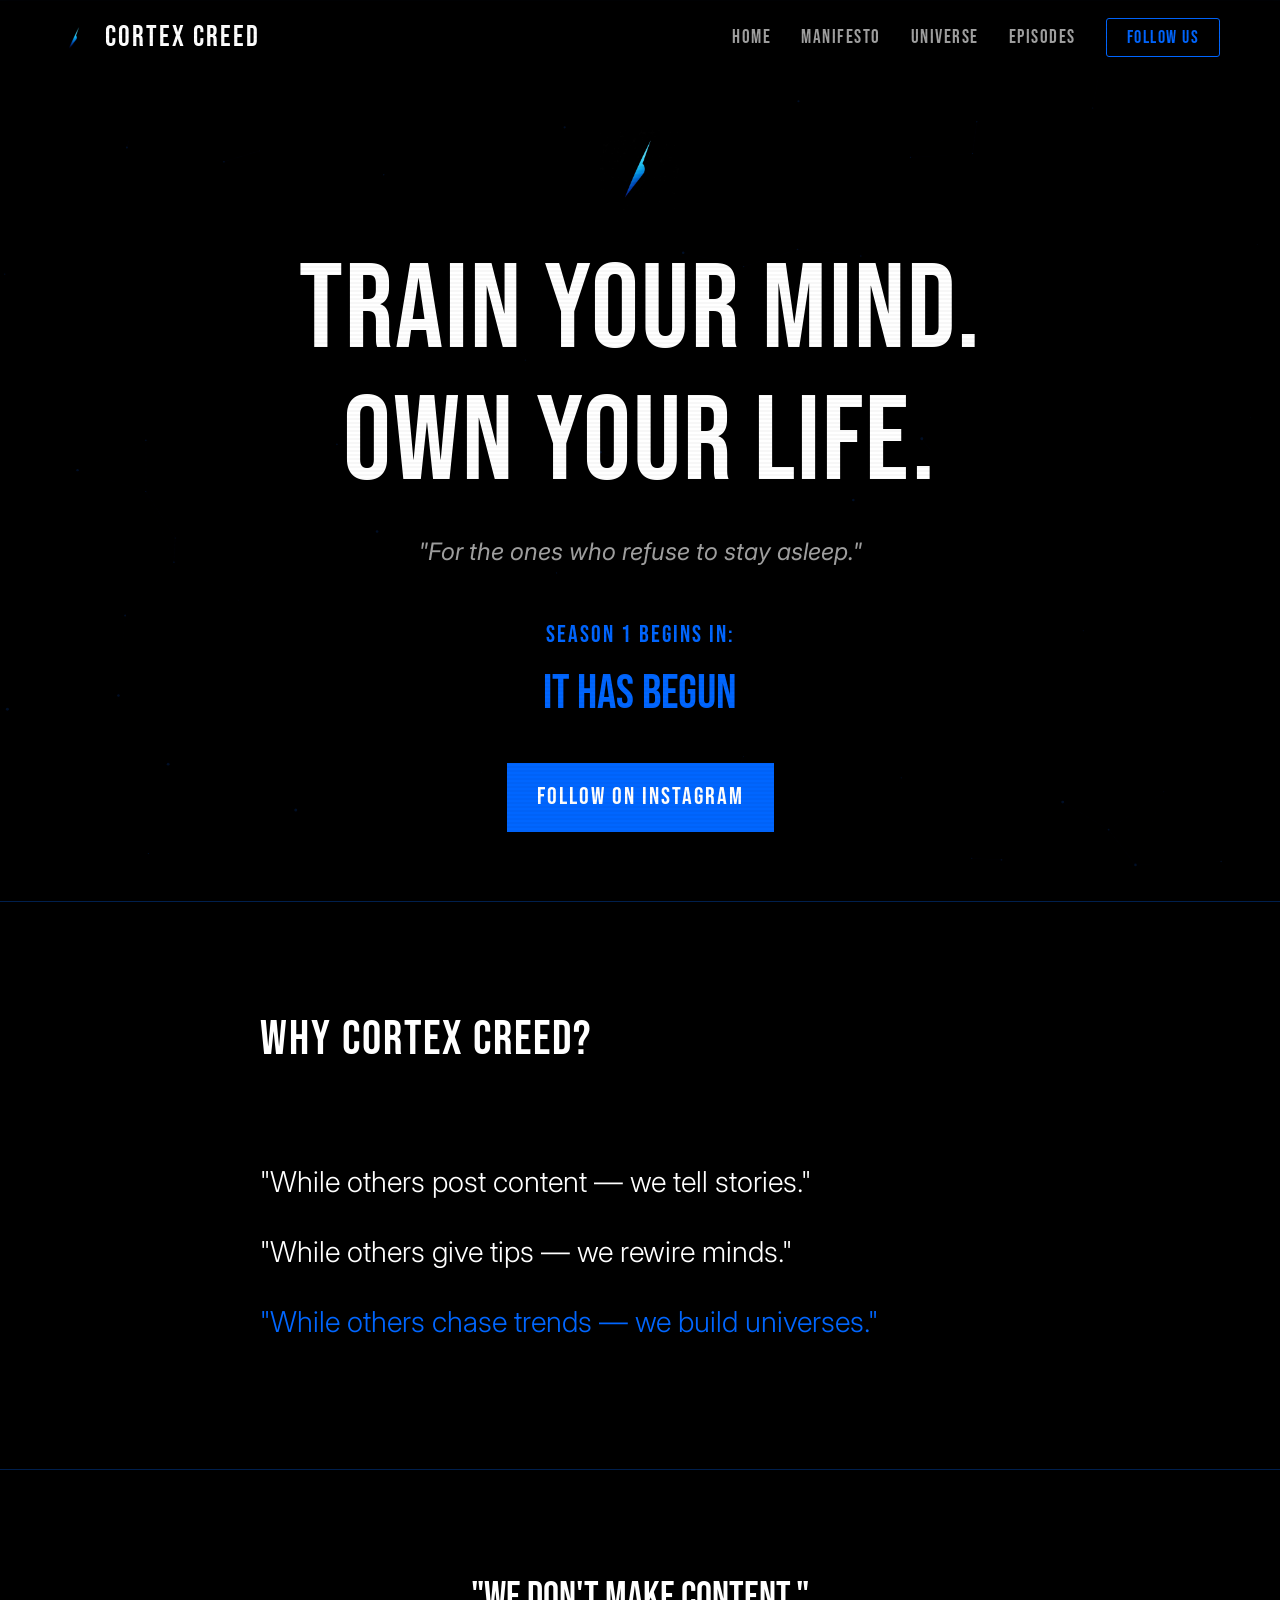
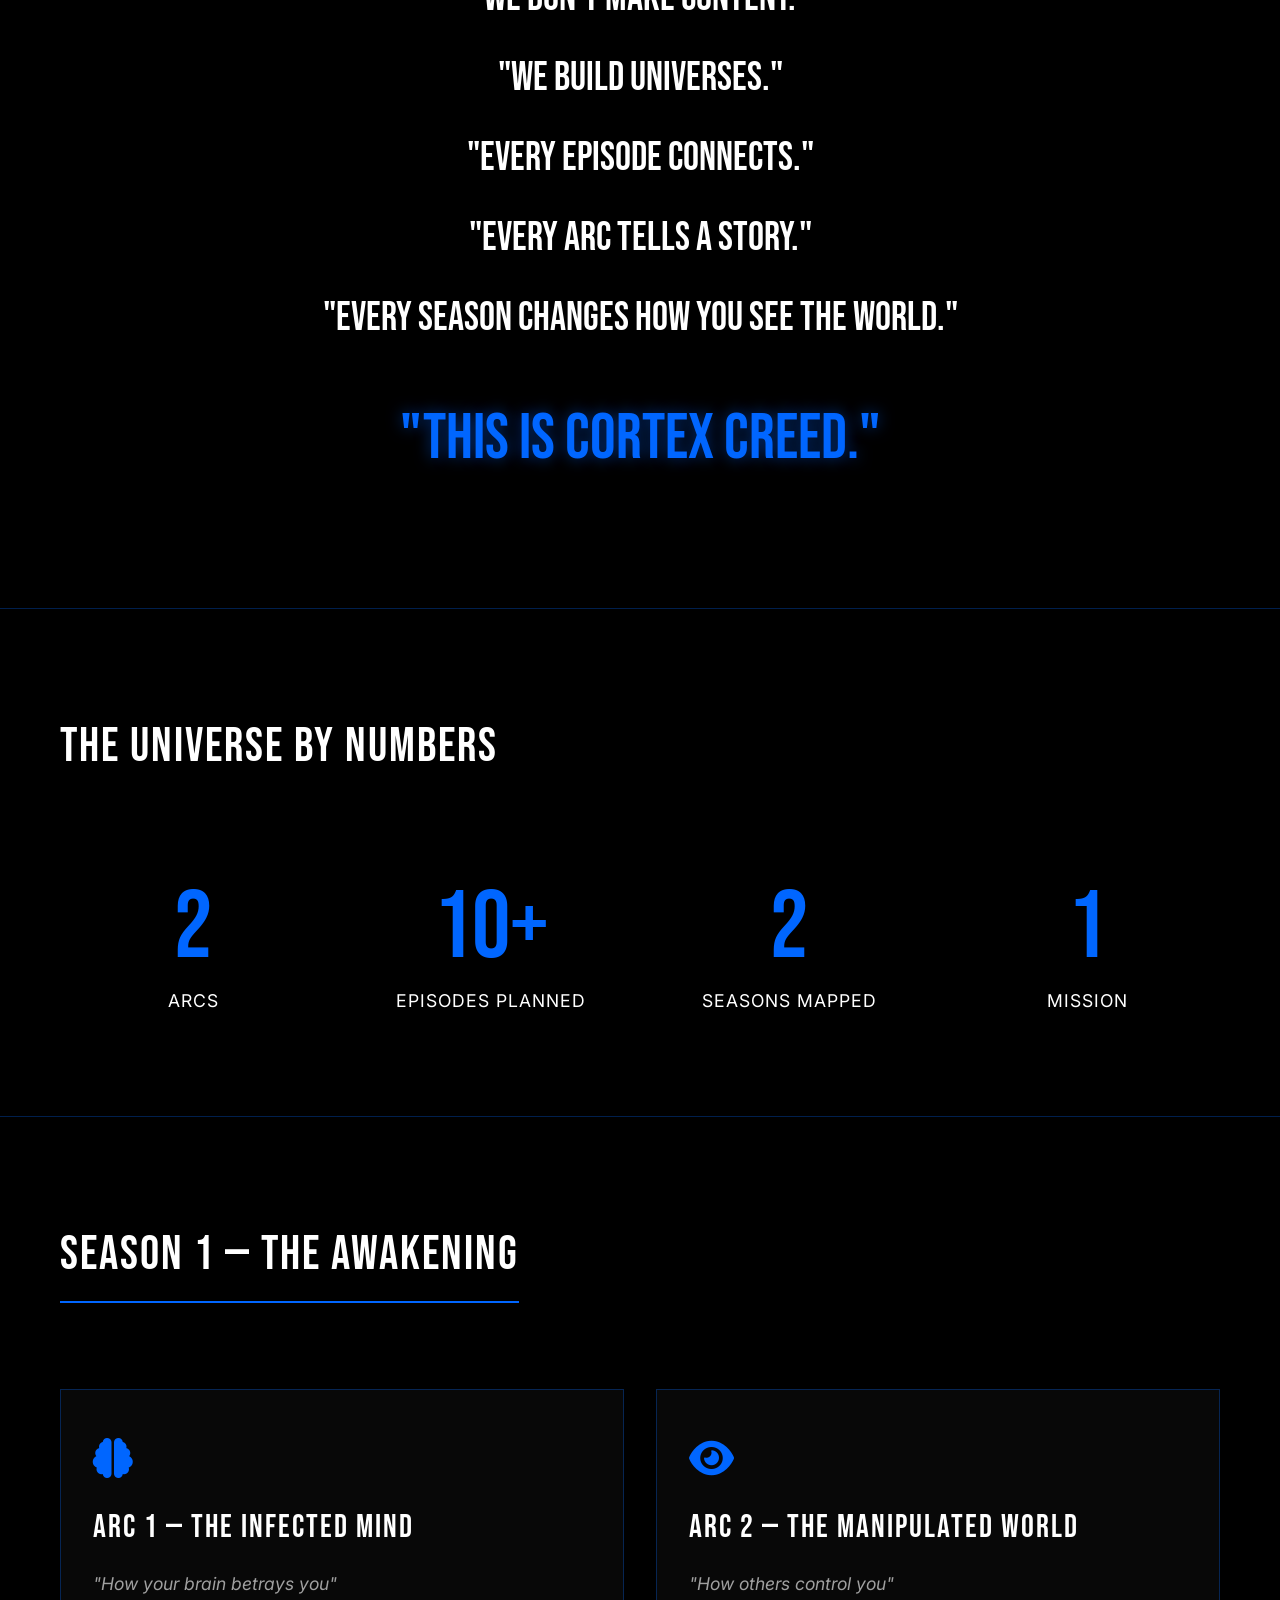
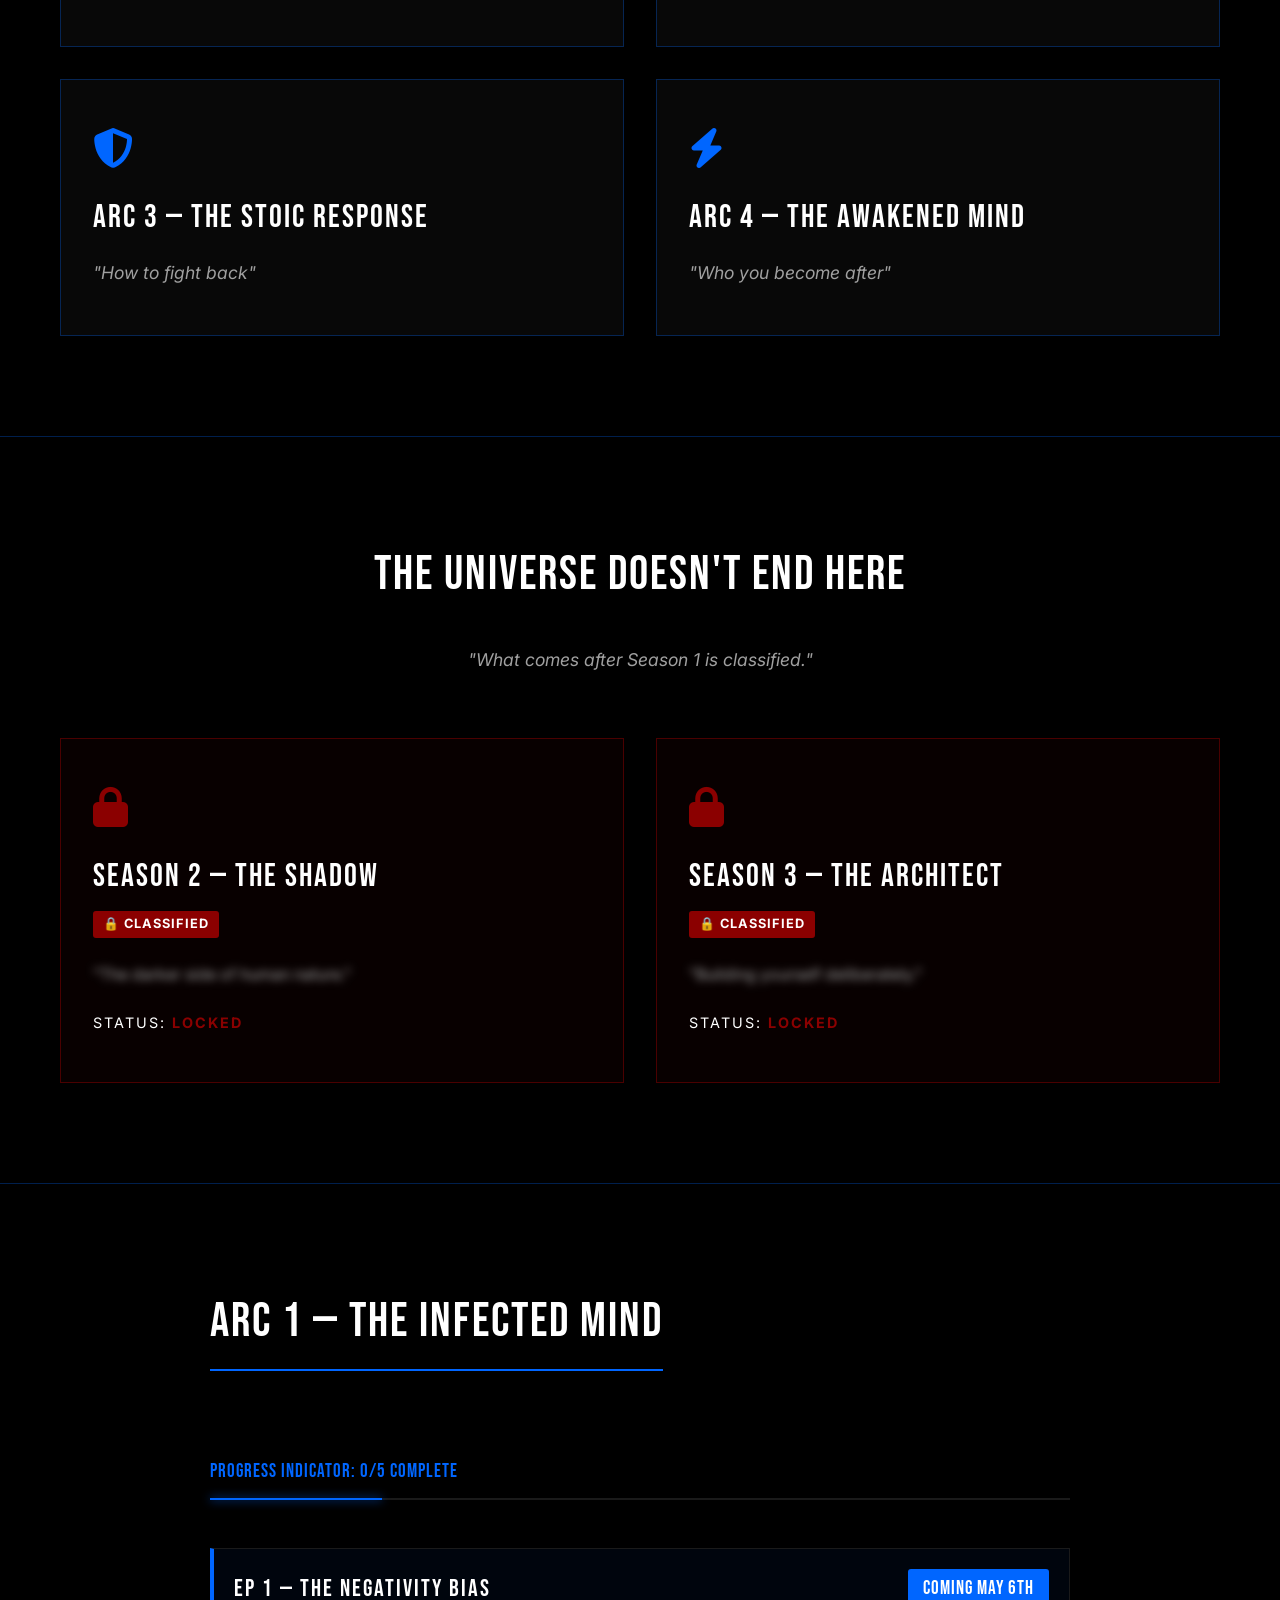
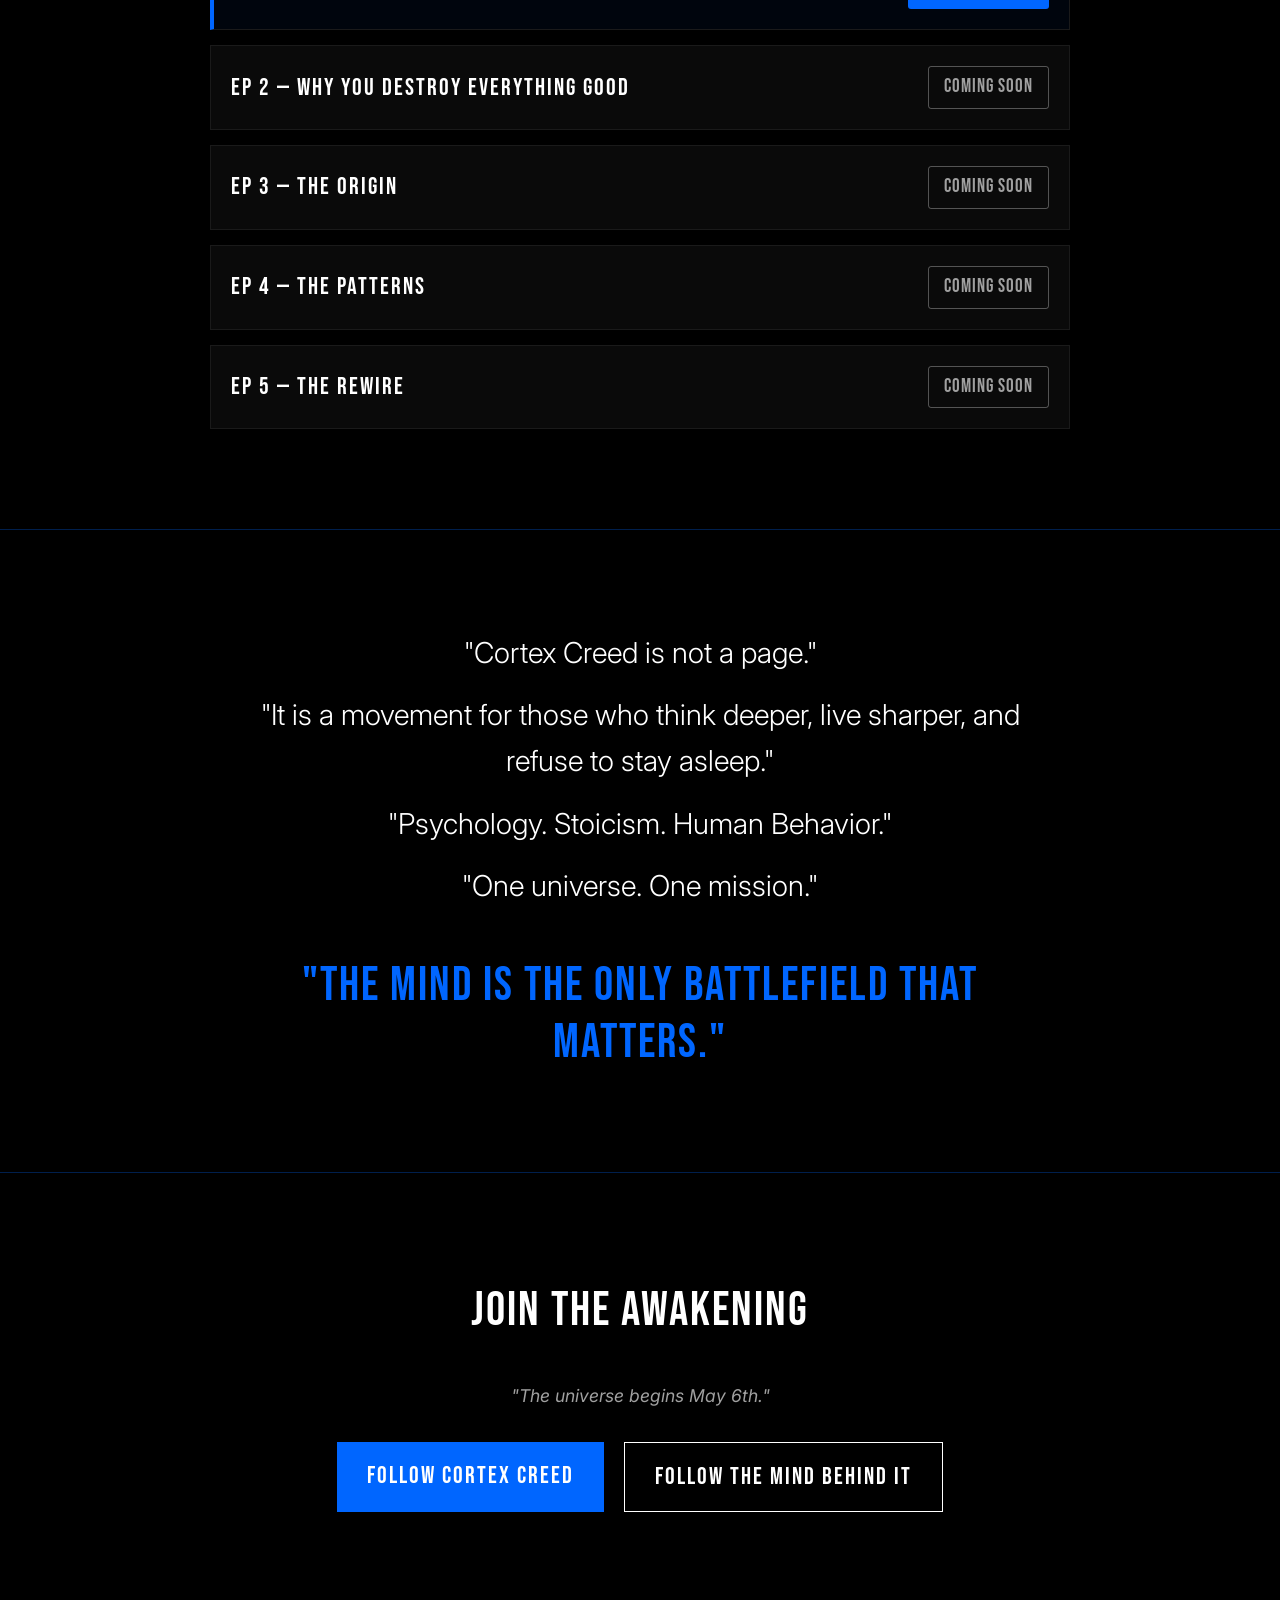
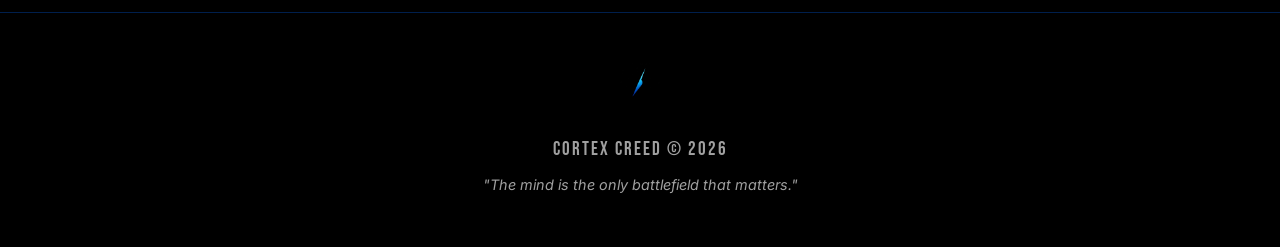
==== commit aa23c9a6: "Fix OG meta tags absolute URL" ====
--- a/index.html
+++ b/index.html
@@ -11,8 +11,15 @@
     <!-- OG Meta Tags -->
     <meta property="og:title" content="Cortex Creed — Train Your Mind. Own Your Life.">
     <meta property="og:description" content="For the ones who refuse to stay asleep. Season 1 begins May 6th.">
-    <meta property="og:image" content="assets/icon.jpg">
+    <!-- Use an ABSOLUTE URL for the image so social media scrapers can read it -->
+    <meta property="og:image" content="https://raw.githubusercontent.com/cortexcreed/cortexcreed/main/assets/icon.jpg">
     <meta property="og:type" content="website">
+    
+    <!-- Twitter Card Meta Tags -->
+    <meta name="twitter:card" content="summary_large_image">
+    <meta name="twitter:title" content="Cortex Creed — Train Your Mind. Own Your Life.">
+    <meta name="twitter:description" content="For the ones who refuse to stay asleep. Season 1 begins May 6th.">
+    <meta name="twitter:image" content="https://raw.githubusercontent.com/cortexcreed/cortexcreed/main/assets/icon.jpg">
     
     <!-- Google Fonts: Bebas Neue (Headers) & Inter (Body) -->
     <link rel="preconnect" href="https://fonts.googleapis.com">
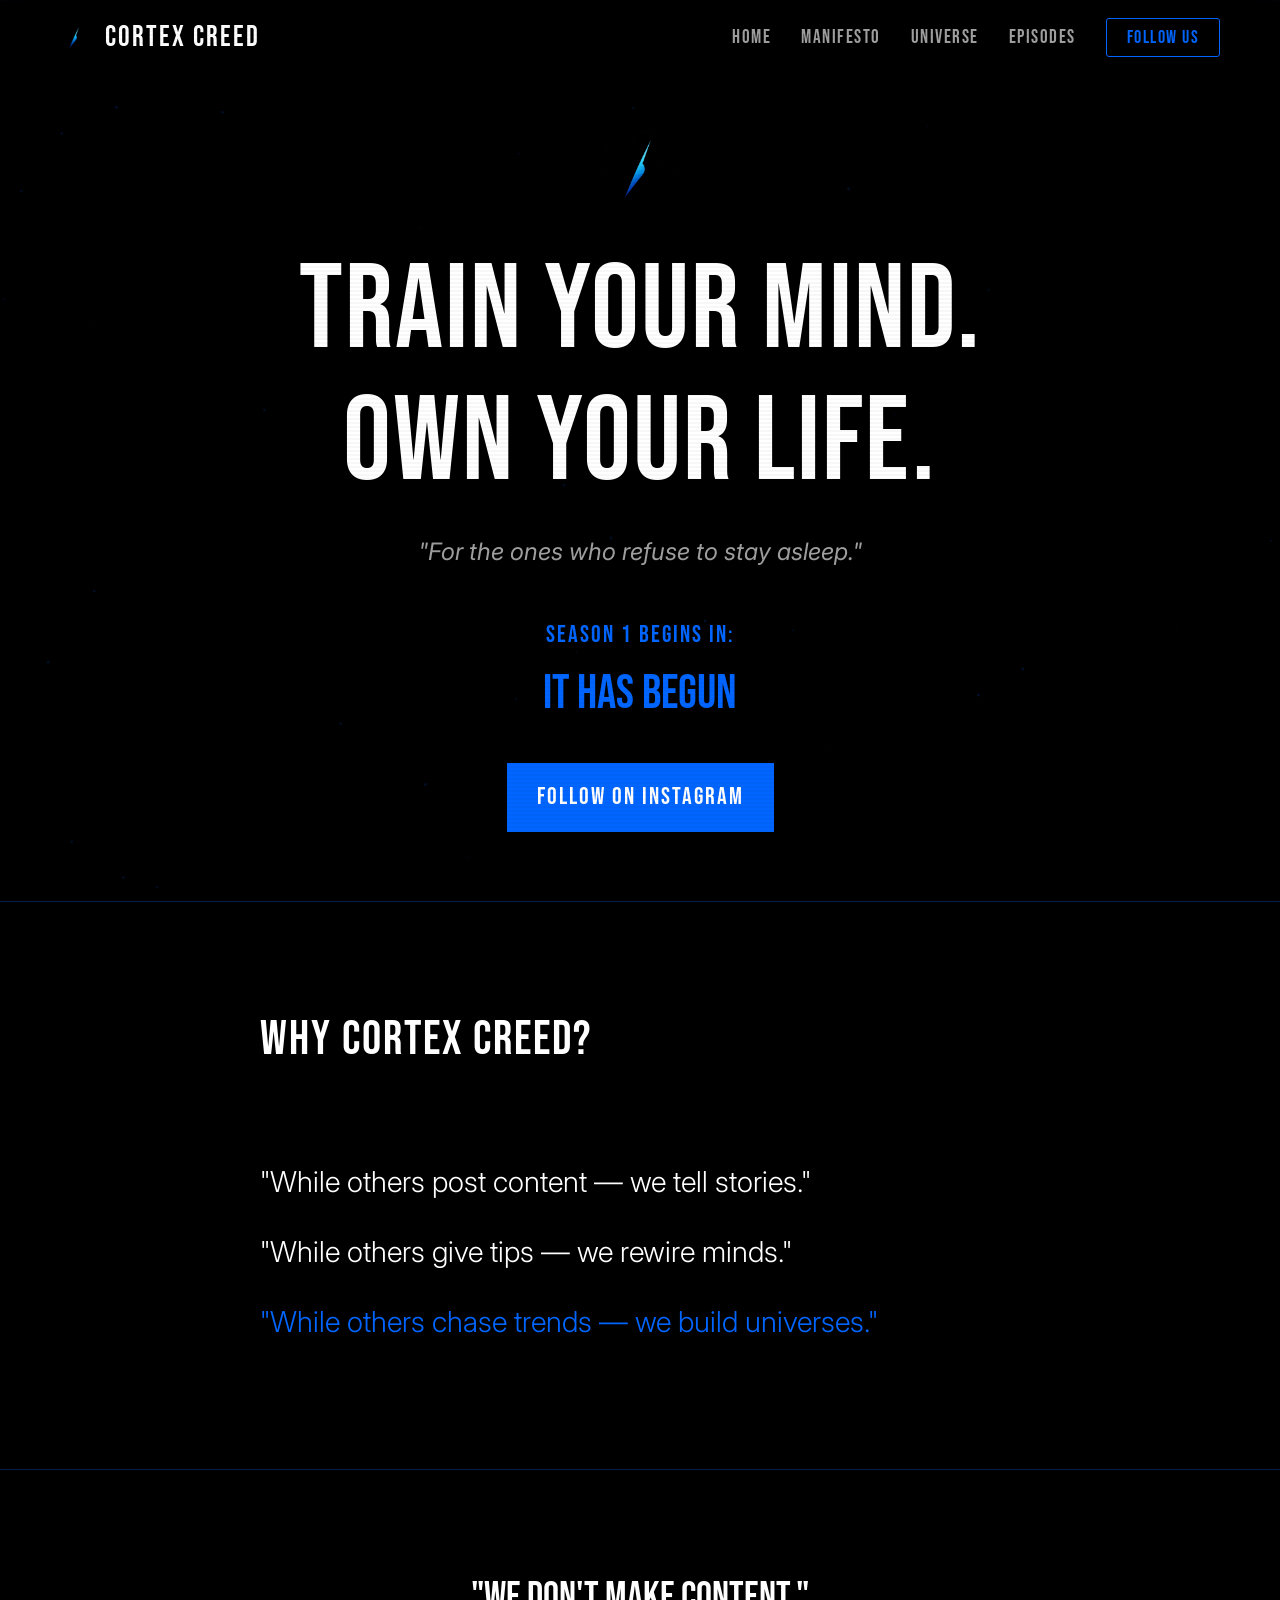
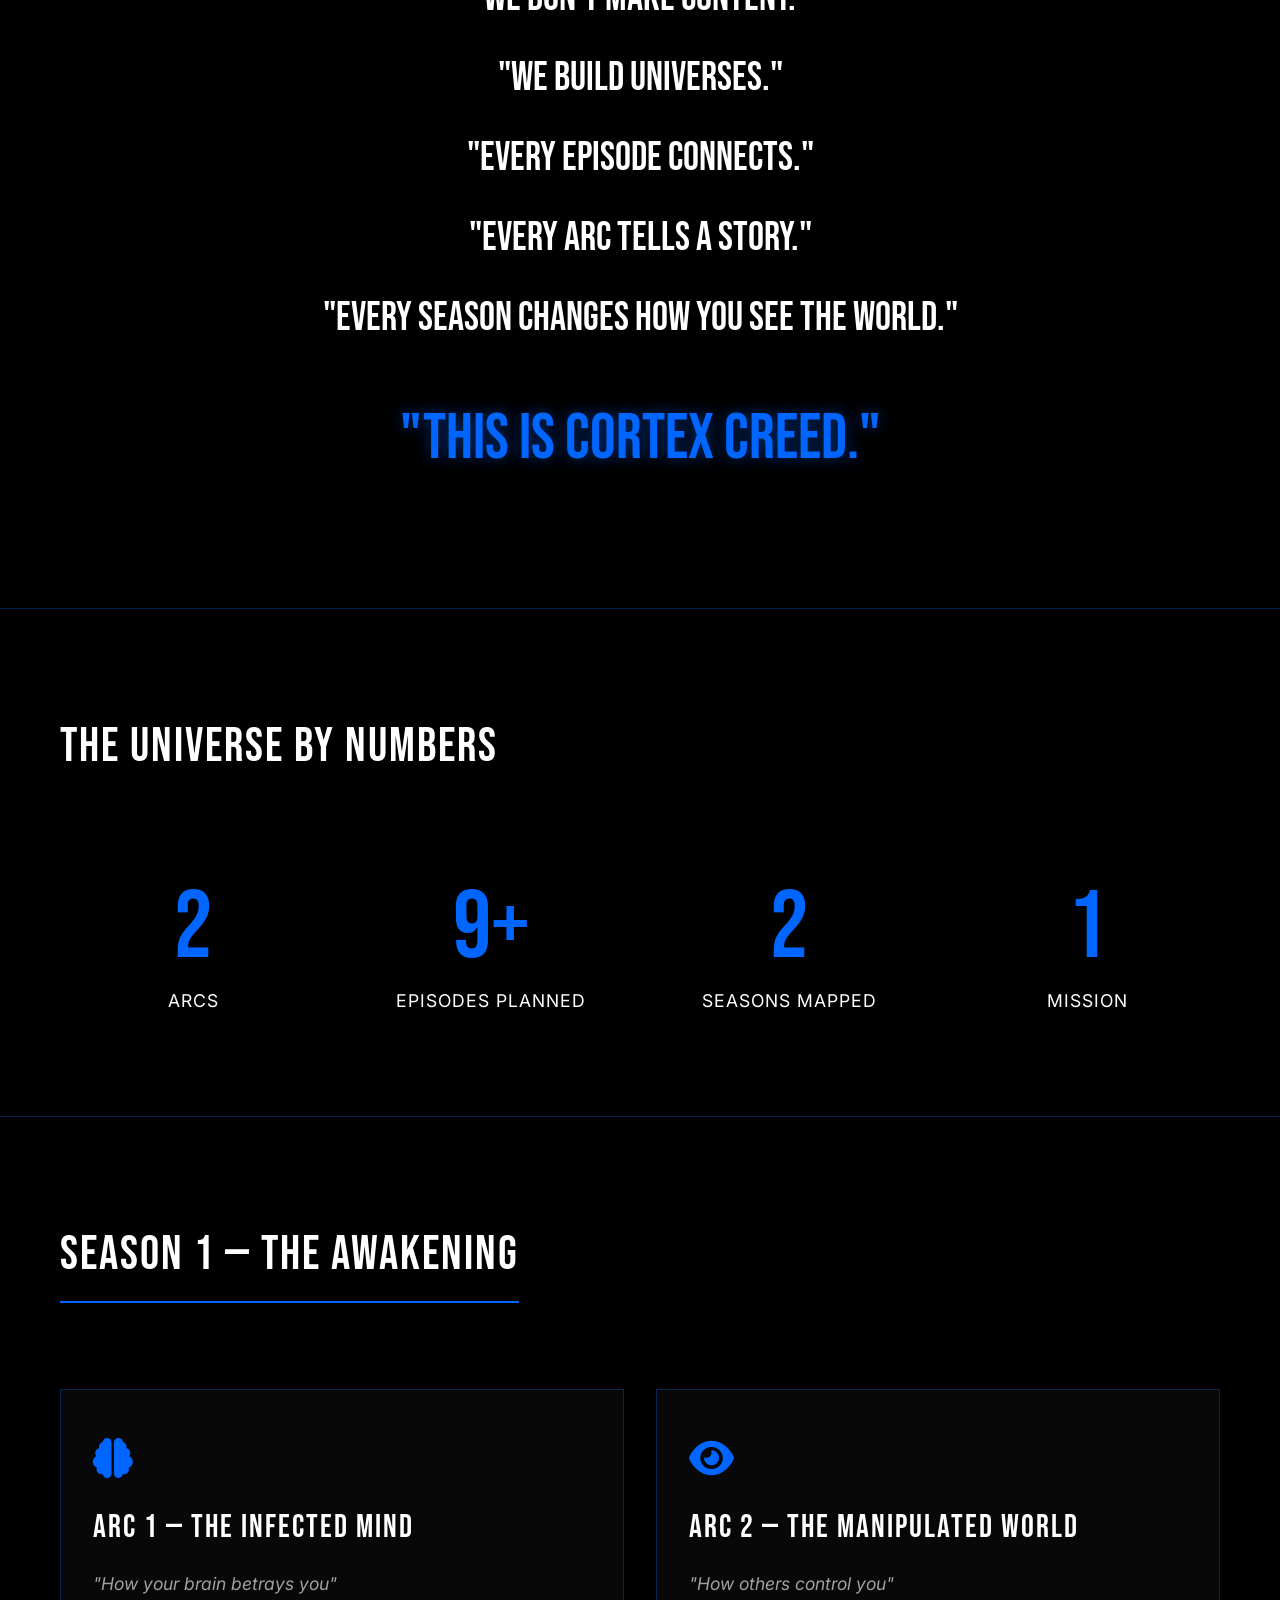
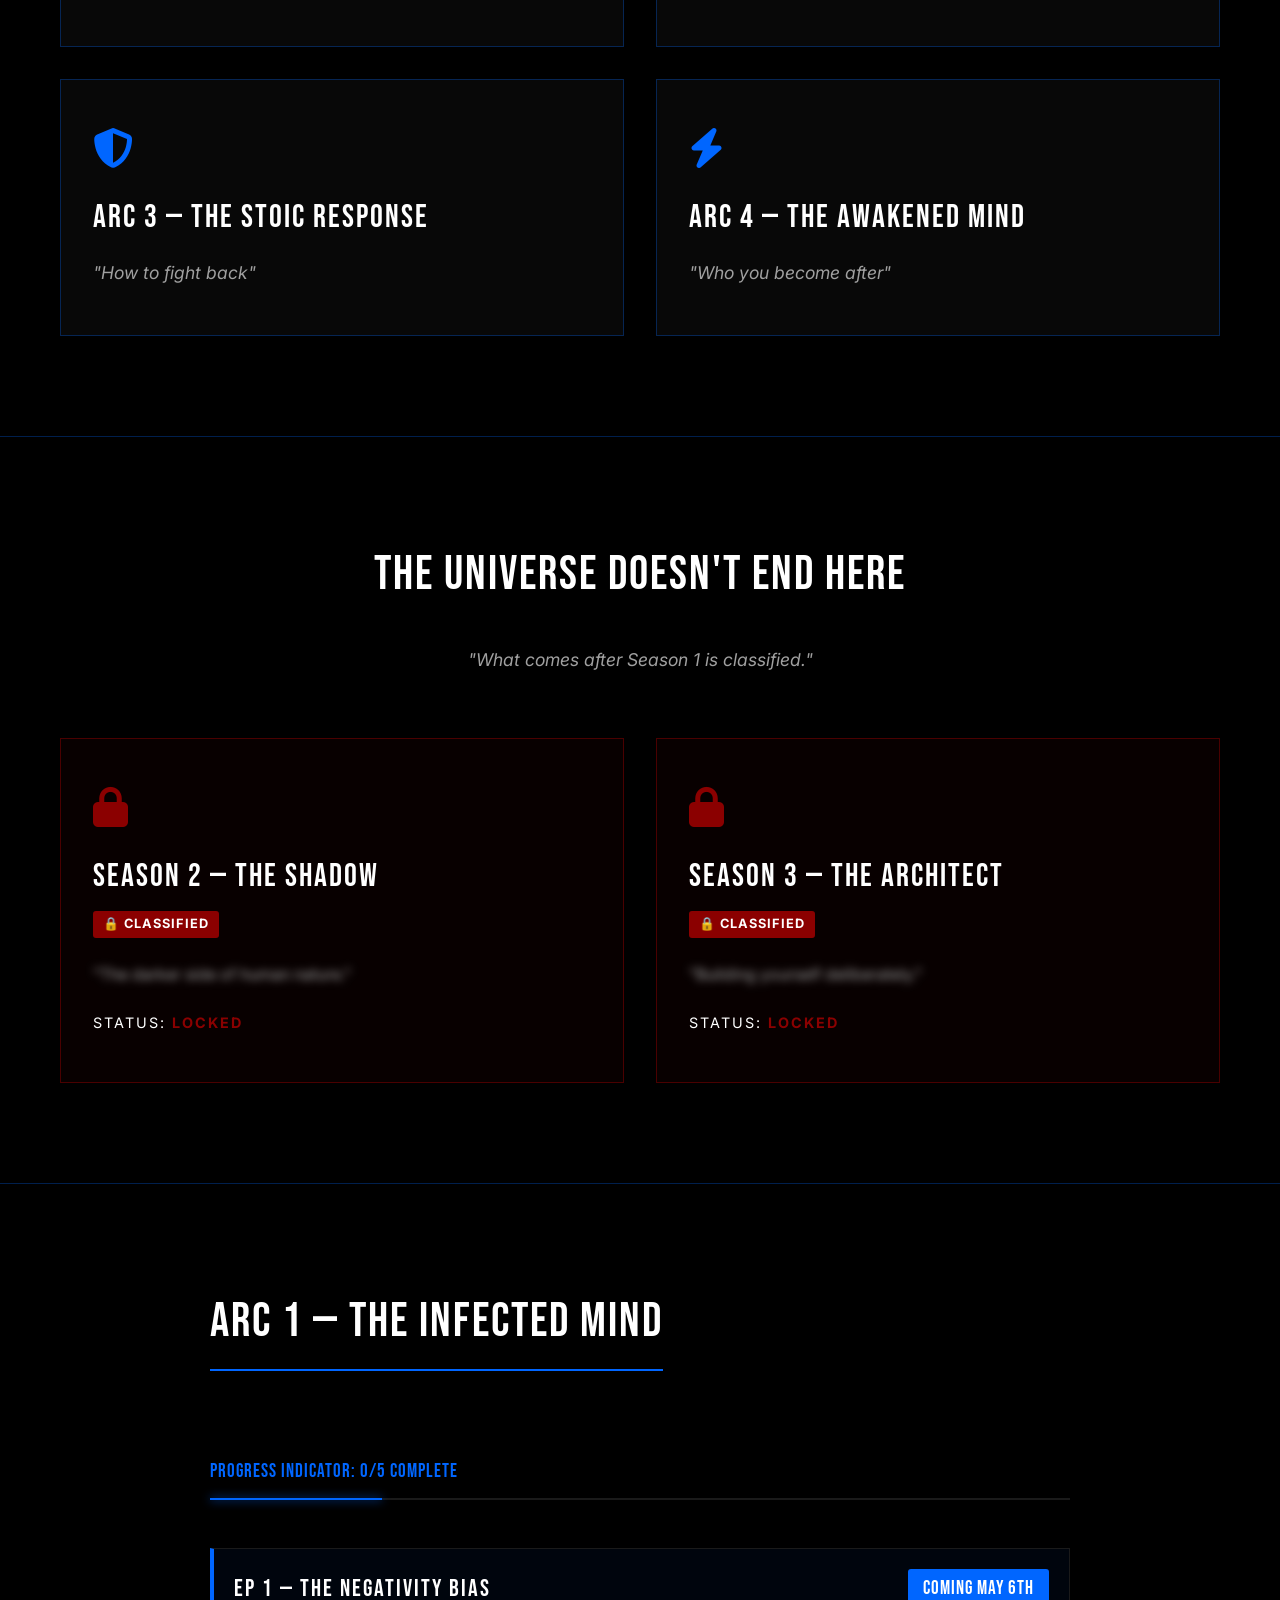
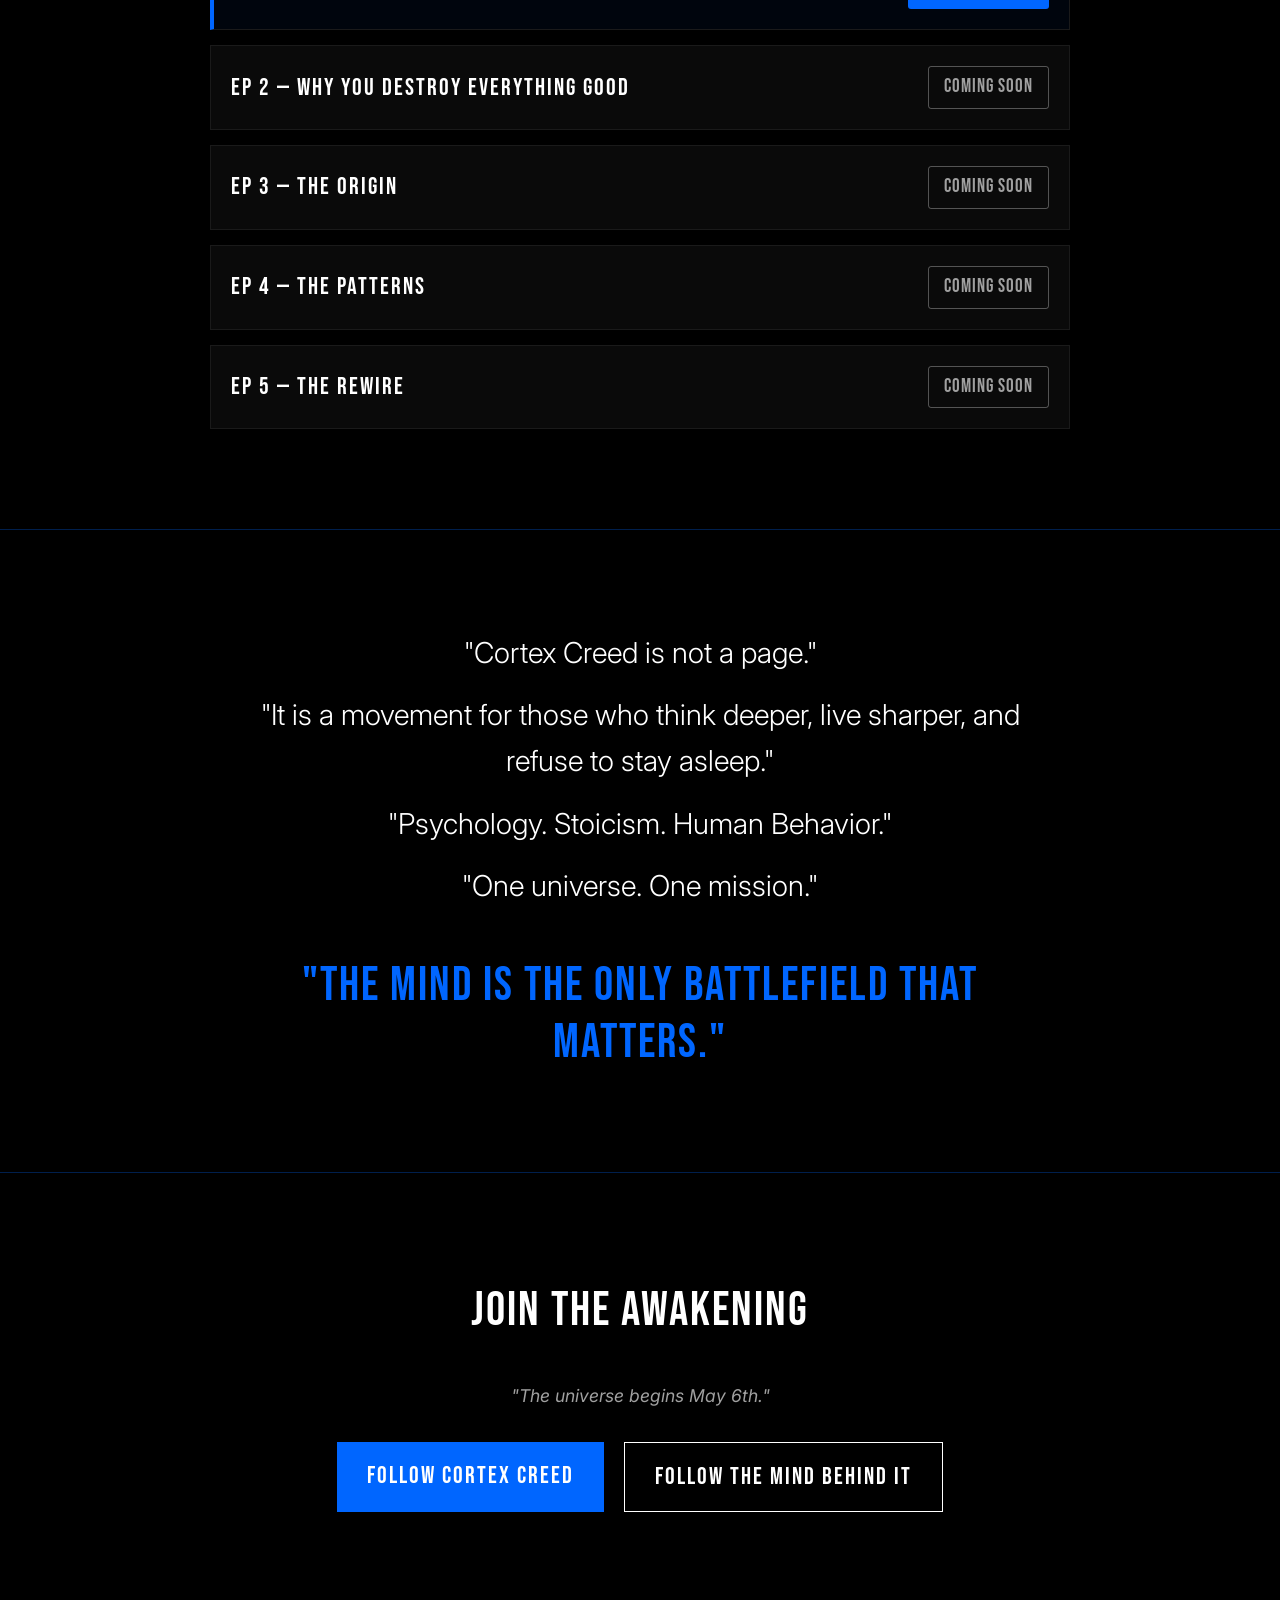
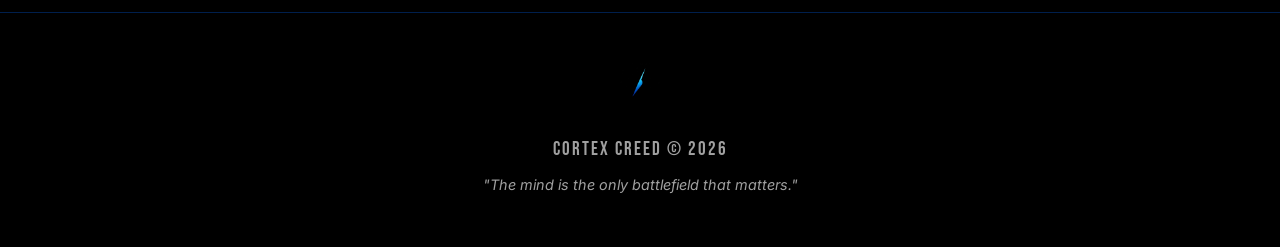
==== commit ab7cc3e3: "Add SEO meta tags for faster indexing" ====
--- a/index.html
+++ b/index.html
@@ -7,12 +7,17 @@
     <!-- Use ICON for favicon per instructions (blue slash icon) -->
     <link rel="icon" type="image/jpeg" href="assets/icon.jpg">
     <meta name="description" content="Cortex Creed is not a page. It is a movement for those who think deeper, live sharper, and refuse to stay asleep.">
+    <meta name="keywords" content="cortex creed, psychology, stoicism, human behavior, mindset, mental models, dark psychology">
+    <meta name="author" content="Cortex Creed">
+    <meta name="robots" content="index, follow, max-image-preview:large, max-snippet:-1, max-video-preview:-1">
     
     <!-- OG Meta Tags -->
+    <meta property="og:site_name" content="Cortex Creed">
     <meta property="og:title" content="Cortex Creed — Train Your Mind. Own Your Life.">
     <meta property="og:description" content="For the ones who refuse to stay asleep. Season 1 begins May 6th.">
     <!-- Use an ABSOLUTE URL for the image so social media scrapers can read it -->
     <meta property="og:image" content="https://raw.githubusercontent.com/cortexcreed/cortexcreed/main/assets/icon.jpg">
+    <meta property="og:url" content="https://cortexcreed.github.io/cortexcreed/">
     <meta property="og:type" content="website">
     
     <!-- Twitter Card Meta Tags -->
@@ -20,6 +25,9 @@
     <meta name="twitter:title" content="Cortex Creed — Train Your Mind. Own Your Life.">
     <meta name="twitter:description" content="For the ones who refuse to stay asleep. Season 1 begins May 6th.">
     <meta name="twitter:image" content="https://raw.githubusercontent.com/cortexcreed/cortexcreed/main/assets/icon.jpg">
+    
+    <!-- Canonical URL -->
+    <link rel="canonical" href="https://cortexcreed.github.io/cortexcreed/">
     
     <!-- Google Fonts: Bebas Neue (Headers) & Inter (Body) -->
     <link rel="preconnect" href="https://fonts.googleapis.com">
